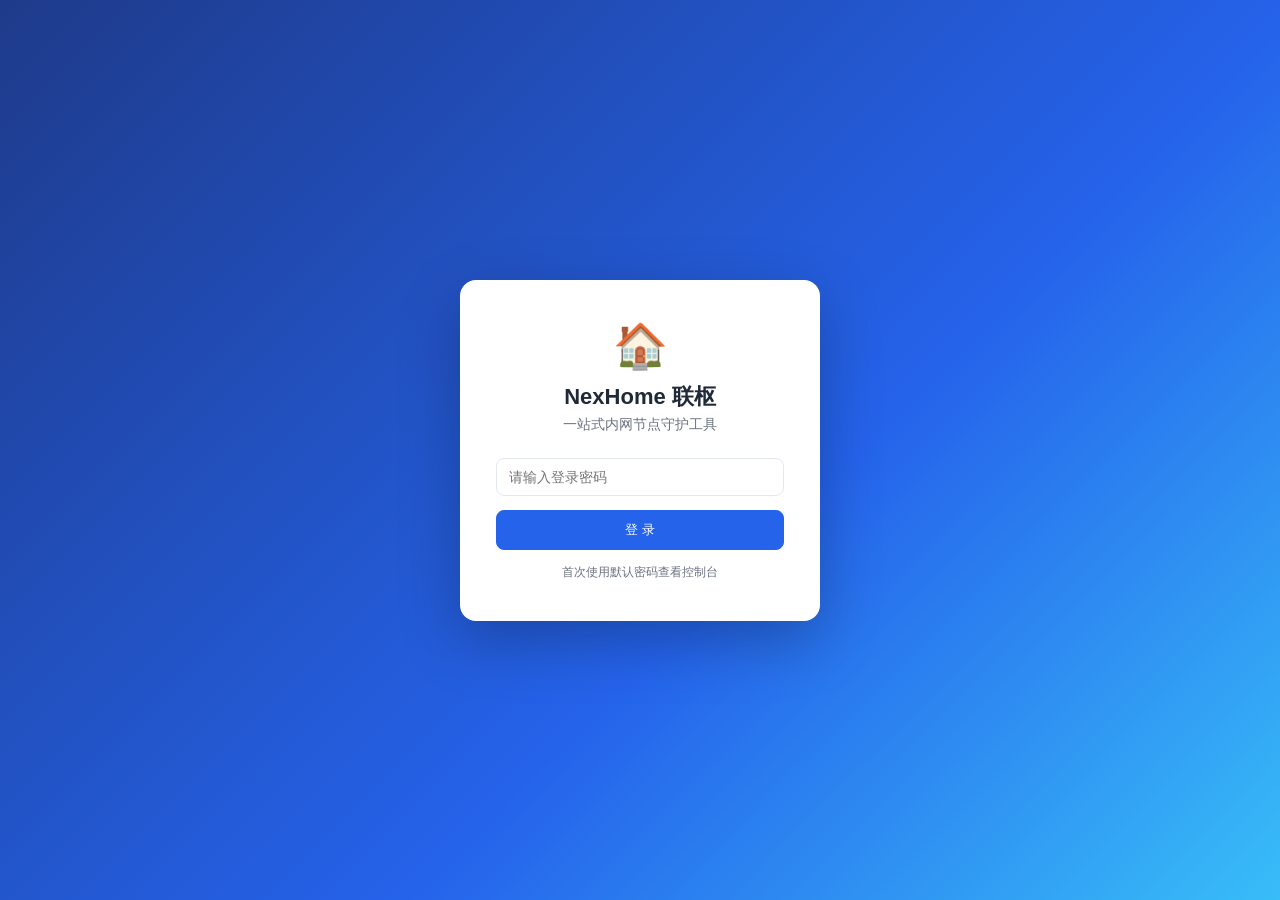
==== src/main/resources/web/index.html @ 600b3fdf "增加系统资源监控" ====
<!DOCTYPE html>
<html lang="zh-CN">
<head>
    <meta charset="UTF-8">
    <meta name="viewport" content="width=device-width, initial-scale=1.0">
    <title>NexHome 联枢 · 内网节点守护工具</title>
    <link rel="stylesheet" href="style.css">
    <link rel="icon" href="data:image/svg+xml,<svg xmlns='http://www.w3.org/2000/svg' viewBox='0 0 100 100'><text y='.9em' font-size='90'>🏠</text></svg>">
</head>
<body>
<!-- 登录页 -->
<div id="loginView" class="login-wrap hidden">
    <div class="login-card">
        <div class="login-logo">🏠</div>
        <h1>NexHome 联枢</h1>
        <p class="muted">一站式内网节点守护工具</p>
        <form id="loginForm">
            <input type="password" id="loginPwd" placeholder="请输入登录密码" autocomplete="current-password" required>
            <button type="submit" class="btn primary block">登 录</button>
        </form>
        <p class="muted small">首次使用默认密码查看控制台</p>
    </div>
</div>

<!-- 主界面 -->
<div id="mainView" class="layout hidden">
    <aside class="sidebar">
        <div class="brand"><span class="brand-logo">🏠</span> NexHome 联枢</div>
        <nav>
            <a class="nav-item active" data-page="home">🧭 网站导航</a>
            <a class="nav-item" data-page="ddns">🌐 DDNS 同步</a>
            <a class="nav-item" data-page="stun">🔓 STUN 穿透</a>
            <a class="nav-item" data-page="wol">⚡ WOL 唤醒</a>
            <a class="nav-item" data-page="cert">🔐 SSL 证书</a>
            <a class="nav-item" data-page="logs">📋 操作日志</a>
            <a class="nav-item" data-page="settings">⚙️ 系统设置</a>
        </nav>
        <div class="sidebar-foot">
            <span id="sysInfo" class="muted small"></span>
        </div>
    </aside>
    <main class="content">
        <header class="topbar">
            <h2 id="pageTitle">网站导航</h2>
            <!-- 顶栏系统资源监控（CPU / 内存 / 虚拟内存），由 app.js 每 5 秒刷新 -->
            <div id="sysMetrics" class="sys-metrics"></div>
            <div class="topbar-actions">
                <button class="btn ghost small" id="btnLogout">退出登录</button>
            </div>
        </header>
        <section id="pageBody" class="page-body"></section>
    </main>
</div>

<!-- 通用模态框 -->
<div id="modalMask" class="modal-mask hidden">
    <div class="modal">
        <div class="modal-head"><span id="modalTitle"></span><span class="modal-close" id="modalClose">✕</span></div>
        <div id="modalBody" class="modal-body"></div>
    </div>
</div>

<!-- 全局确认弹窗（替代原生 confirm，由 app.js 的 confirmBox() 驱动） -->
<div id="confirmMask" class="confirm-mask hidden">
    <div class="confirm-box" role="dialog" aria-modal="true">
        <div class="confirm-icon" id="confirmIcon">❔</div>
        <div class="confirm-title" id="confirmTitle">操作确认</div>
        <div class="confirm-msg" id="confirmMsg"></div>
        <div class="confirm-actions">
            <button type="button" class="btn" id="confirmCancel">取消</button>
            <button type="button" class="btn primary" id="confirmOk">确定</button>
        </div>
    </div>
</div>

<!-- 轻提示 -->
<div id="toast" class="toast hidden"></div>

<!-- 各菜单模块脚本，须先于 app.js 加载 -->
<script src="js/home.js"></script>
<script src="js/ddns.js"></script>
<script src="js/stun.js"></script>
<script src="js/wol.js"></script>
<script src="js/cert.js"></script>
<script src="js/logs.js"></script>
<script src="js/settings.js"></script>
<script src="app.js"></script>
</body>
</html>
---- src/main/resources/web/style.css ----
/* ============ NexHome 全局样式：现代简洁风格 ============ */
:root {
    --bg: #f4f6fa;
    --panel: #ffffff;
    --border: #e3e8f0;
    --text: #1f2937;
    --muted: #6b7280;
    --primary: #2563eb;
    --primary-dark: #1d4ed8;
    --green: #16a34a;
    --red: #dc2626;
    --orange: #d97706;
    --radius: 10px;
    --shadow: 0 1px 3px rgba(0, 0, 0, .08);
}

* { margin: 0; padding: 0; box-sizing: border-box; }

body {
    font-family: "Segoe UI", "PingFang SC", "Microsoft YaHei", sans-serif;
    background: var(--bg);
    color: var(--text);
    font-size: 14px;
}

.hidden { display: none !important; }
.muted { color: var(--muted); }
.small { font-size: 12px; }

/* ---------- 登录页 ---------- */
.login-wrap {
    min-height: 100vh;
    display: flex;
    align-items: center;
    justify-content: center;
    background: linear-gradient(135deg, #1e3a8a 0%, #2563eb 60%, #38bdf8 100%);
}

.login-card {
    background: var(--panel);
    border-radius: 16px;
    padding: 40px 36px;
    width: 360px;
    text-align: center;
    box-shadow: 0 20px 60px rgba(0, 0, 0, .25);
}

.login-logo { font-size: 44px; }
.login-card h1 { font-size: 22px; margin: 10px 0 4px; }
.login-card form { margin-top: 24px; }
.login-card input {
    width: 100%;
    padding: 10px 12px;
    border: 1px solid var(--border);
    border-radius: 8px;
    font-size: 14px;
    margin-bottom: 14px;
}
.login-card .small { margin-top: 14px; display: block; }

/* ---------- 布局 ---------- */
.layout { display: flex; min-height: 100vh; }

.sidebar {
    width: 210px;
    background: #101828;
    color: #cbd5e1;
    display: flex;
    flex-direction: column;
    flex-shrink: 0;
}

.brand {
    padding: 18px 16px;
    font-size: 16px;
    font-weight: 600;
    color: #fff;
    border-bottom: 1px solid #1f2a3d;
}

.brand-logo { margin-right: 6px; }

.sidebar nav { flex: 1; padding: 10px 8px; }

.nav-item {
    display: block;
    padding: 10px 12px;
    border-radius: 8px;
    cursor: pointer;
    color: #cbd5e1;
    text-decoration: none;
    margin-bottom: 2px;
    user-select: none;
}

.nav-item:hover { background: #1c2941; }
.nav-item.active { background: var(--primary); color: #fff; }

.sidebar-foot { padding: 12px 16px; border-top: 1px solid #1f2a3d; }

.content { flex: 1; display: flex; flex-direction: column; min-width: 0; }

.topbar {
    background: var(--panel);
    padding: 14px 24px;
    border-bottom: 1px solid var(--border);
    display: flex;
    align-items: center;
    justify-content: space-between;
}

.topbar h2 { font-size: 17px; }

/* ---------- 顶栏系统监控（CPU / 内存 / 虚拟内存） ---------- */
.sys-metrics {
    flex: 1;
    display: flex;
    align-items: center;
    justify-content: center;
    flex-wrap: wrap;
    gap: 8px 26px;
    margin: 0 20px;
}

.metric {
    display: flex;
    align-items: center;
    gap: 7px;
    font-size: 12px;
    white-space: nowrap;
    cursor: default;
}

.metric-icon { font-size: 15px; line-height: 1; }
.metric-name { color: var(--muted); }
.metric-value { font-weight: 600; font-variant-numeric: tabular-nums; }
.metric-sub { color: var(--muted); }

/* 迷你进度条：宽度随刷新平滑过渡，颜色随负载变化 */
.metric-bar {
    width: 56px;
    height: 6px;
    background: #e8edf5;
    border-radius: 4px;
    overflow: hidden;
}

.metric-bar i {
    display: block;
    height: 100%;
    width: 0;
    border-radius: 4px;
    background: var(--primary);
    transition: width .6s ease;
}

.metric-bar.warn i { background: var(--orange); }
.metric-bar.err i { background: var(--red); }

.page-body { padding: 20px 24px; flex: 1; }

/* ---------- 通用组件 ---------- */
.btn {
    display: inline-flex;
    align-items: center;
    gap: 4px;
    padding: 7px 14px;
    border: 1px solid var(--border);
    background: var(--panel);
    color: var(--text);
    border-radius: 8px;
    cursor: pointer;
    font-size: 13px;
    transition: all .15s;
}

.btn:hover { border-color: var(--primary); color: var(--primary); }
.btn.primary { background: var(--primary); border-color: var(--primary); color: #fff; }
.btn.primary:hover { background: var(--primary-dark); color: #fff; }
.btn.danger { color: var(--red); }
.btn.danger:hover { border-color: var(--red); background: #fef2f2; }
.btn.success { color: var(--green); }
.btn.success:hover { border-color: var(--green); background: #f0fdf4; }
.btn.ghost { background: transparent; border-color: transparent; color: var(--muted); }
.btn.ghost:hover { color: var(--red); }
.btn.small { padding: 4px 10px; font-size: 12px; }
.btn.block { width: 100%; justify-content: center; padding: 10px; }
.btn:disabled { opacity: .5; cursor: not-allowed; }

.panel {
    background: var(--panel);
    border: 1px solid var(--border);
    border-radius: var(--radius);
    box-shadow: var(--shadow);
    padding: 16px;
    margin-bottom: 16px;
}

.toolbar {
    display: flex;
    align-items: center;
    gap: 10px;
    margin-bottom: 14px;
    flex-wrap: wrap;
}

.toolbar .spacer { flex: 1; }

.tip {
    background: #eff6ff;
    border: 1px solid #bfdbfe;
    color: #1e40af;
    border-radius: 8px;
    padding: 10px 14px;
    font-size: 13px;
    margin-bottom: 14px;
    line-height: 1.7;
}

/* ---------- 表格 ---------- */
/* 固定布局：列宽以表头声明的 width 为准，剩余空间分给未声明宽度的列 */
table { width: 100%; border-collapse: collapse; table-layout: fixed; }

/* 固定布局下列宽不随内容扩展，单元格内超长徽标（如可用性自测结果）需允许换行 */
td .badge { white-space: normal; word-break: break-all; }

th, td {
    text-align: left;
    padding: 9px 10px;
    border-bottom: 1px solid var(--border);
    vertical-align: middle;
}

th { color: var(--muted); font-weight: 500; font-size: 12px; white-space: nowrap; }

tr:hover td { background: #f8fafc; }

/* ---------- 状态徽标 ---------- */
.badge {
    display: inline-block;
    padding: 2px 8px;
    border-radius: 20px;
    font-size: 12px;
    white-space: nowrap;
}

.badge.ok { background: #dcfce7; color: var(--green); }
.badge.err { background: #fee2e2; color: var(--red); }
.badge.warn { background: #fef3c7; color: var(--orange); }
.badge.info { background: #dbeafe; color: var(--primary); }
.badge.gray { background: #e5e7eb; color: var(--muted); }

/* 开关 */
.switch { position: relative; display: inline-block; width: 36px; height: 20px; }
.switch input { opacity: 0; width: 0; height: 0; }
.switch .slider {
    position: absolute; inset: 0;
    background: #cbd5e1;
    border-radius: 20px;
    cursor: pointer;
    transition: .2s;
}
.switch .slider:before {
    content: "";
    position: absolute;
    width: 16px; height: 16px;
    left: 2px; top: 2px;
    background: #fff;
    border-radius: 50%;
    transition: .2s;
}
.switch input:checked + .slider { background: var(--primary); }
.switch input:checked + .slider:before { transform: translateX(16px); }

/* ---------- 表单 ---------- */
.form-grid { display: grid; grid-template-columns: 1fr 1fr; gap: 12px 16px; }
.form-grid .full { grid-column: 1 / -1; }

.field label { display: block; font-size: 12px; color: var(--muted); margin-bottom: 5px; }
.field label b { color: var(--red); }

.field input, .field select, .field textarea {
    width: 100%;
    padding: 8px 10px;
    border: 1px solid var(--border);
    border-radius: 8px;
    font-size: 13px;
    background: #fff;
    font-family: inherit;
}

.field input:focus, .field select:focus, .field textarea:focus {
    outline: none;
    border-color: var(--primary);
    box-shadow: 0 0 0 2px rgba(37, 99, 235, .15);
}

.form-foot { margin-top: 18px; text-align: right; display: flex; gap: 10px; justify-content: flex-end; }

/* ---------- 模态框 ---------- */
.modal-mask {
    position: fixed; inset: 0;
    background: rgba(15, 23, 42, .45);
    display: flex;
    align-items: flex-start;
    justify-content: center;
    padding: 6vh 16px;
    z-index: 100;
    overflow-y: auto;
}

.modal {
    background: var(--panel);
    border-radius: 12px;
    width: 620px;
    max-width: 100%;
    box-shadow: 0 20px 60px rgba(0, 0, 0, .3);
}

.modal-head {
    padding: 14px 18px;
    border-bottom: 1px solid var(--border);
    font-weight: 600;
    display: flex;
    justify-content: space-between;
    align-items: center;
}

.modal-close { cursor: pointer; color: var(--muted); padding: 2px 6px; }
.modal-close:hover { color: var(--red); }
.modal-body { padding: 18px; }

/* ---------- 全局确认弹窗（替代原生 confirm） ---------- */
.confirm-mask {
    position: fixed; inset: 0;
    background: rgba(15, 23, 42, .5);
    display: flex;
    align-items: center;
    justify-content: center;
    padding: 16px;
    z-index: 300;
    animation: confirm-fade .15s ease;
}

.confirm-box {
    background: var(--panel);
    border-radius: 14px;
    width: 400px;
    max-width: 100%;
    padding: 26px 24px 20px;
    text-align: center;
    box-shadow: 0 20px 60px rgba(0, 0, 0, .3);
    animation: confirm-pop .18s cubic-bezier(.34, 1.56, .64, 1);
}

.confirm-icon {
    width: 52px; height: 52px;
    margin: 0 auto 14px;
    border-radius: 50%;
    display: flex;
    align-items: center;
    justify-content: center;
    font-size: 26px;
    background: #eff6ff;
}
.confirm-box.danger .confirm-icon { background: #fef2f2; }

.confirm-title { font-size: 16px; font-weight: 600; margin-bottom: 8px; }

.confirm-msg {
    color: var(--muted);
    font-size: 13px;
    line-height: 1.7;
    white-space: pre-line;      /* 保留调用方传入的 \n 换行 */
    margin-bottom: 20px;
    word-break: break-word;
}

.confirm-actions { display: flex; gap: 10px; justify-content: center; }
.confirm-actions .btn { min-width: 96px; justify-content: center; padding: 9px 14px; }
.confirm-box.danger #confirmOk { background: var(--red); border-color: var(--red); }
.confirm-box.danger #confirmOk:hover { background: #b91c1c; border-color: #b91c1c; color: #fff; }

@keyframes confirm-fade { from { opacity: 0; } to { opacity: 1; } }
@keyframes confirm-pop {
    from { opacity: 0; transform: scale(.9) translateY(-8px); }
    to { opacity: 1; transform: scale(1) translateY(0); }
}

/* ---------- Toast ---------- */
.toast {
    position: fixed;
    top: 20px;
    left: 50%;
    transform: translateX(-50%);
    background: #111827;
    color: #fff;
    padding: 10px 20px;
    border-radius: 8px;
    font-size: 13px;
    z-index: 200;
    box-shadow: 0 6px 20px rgba(0, 0, 0, .25);
}

.toast.err { background: var(--red); }
.toast.ok { background: var(--green); }

/* ---------- 导航卡片 ---------- */
.nav-cards {
    display: grid;
    grid-template-columns: repeat(auto-fill, minmax(220px, 1fr));
    gap: 14px;
}

.nav-card {
    background: var(--panel);
    border: 1px solid var(--border);
    border-radius: var(--radius);
    padding: 16px;
    box-shadow: var(--shadow);
    transition: transform .15s, box-shadow .15s;
    cursor: pointer;
    position: relative;
}

.nav-card:hover {
    transform: translateY(-2px);
    box-shadow: 0 6px 18px rgba(0, 0, 0, .1);
    border-color: var(--primary);
}

.nav-card.drag-over { border: 2px dashed var(--primary); }

.nav-card .icon {
    width: 40px; height: 40px;
    border-radius: 10px;
    background: #eff6ff;
    display: flex;
    align-items: center;
    justify-content: center;
    font-size: 20px;
    margin-bottom: 10px;
    overflow: hidden;
}

.nav-card .icon img { width: 100%; height: 100%; object-fit: cover; }
.nav-card h3 { font-size: 15px; margin-bottom: 4px; }
.nav-card p { color: var(--muted); font-size: 12px; min-height: 16px; }

.nav-card .addr-row {
    margin-top: 10px;
    display: flex;
    align-items: center;
    gap: 6px;
    font-size: 12px;
}

.nav-card .card-actions {
    position: absolute;
    top: 10px;
    right: 10px;
    display: none;
    gap: 4px;
}

.nav-card:hover .card-actions { display: flex; }

/* ---------- 日志 ---------- */
.log-row-error td { color: var(--red); }
.log-row-warn td { color: var(--orange); }
.log-cell-time { white-space: nowrap; color: var(--muted); font-size: 12px; }
.log-cell-msg { word-break: break-all; }

.pager { display: flex; gap: 8px; align-items: center; margin-top: 12px; justify-content: flex-end; }

/* ---------- 响应式 ---------- */
@media (max-width: 1200px) {
    /* 窄屏隐藏监控附加信息，保留核心数值与进度条 */
    .metric-sub { display: none; }
}

@media (max-width: 860px) {
    .layout { flex-direction: column; }
    .topbar { flex-wrap: wrap; }
    /* 窄屏下监控条换行到顶栏下一行，避免挤压标题与按钮 */
    .sys-metrics { order: 3; width: 100%; justify-content: flex-start; margin: 10px 0 0; }
    .sidebar { width: 100%; flex-direction: row; align-items: center; overflow-x: auto; }
    .sidebar nav { display: flex; padding: 6px; }
    .nav-item { white-space: nowrap; margin: 0 2px; }
    .brand { border: none; white-space: nowrap; }
    .sidebar-foot { display: none; }
    .form-grid { grid-template-columns: 1fr; }
}
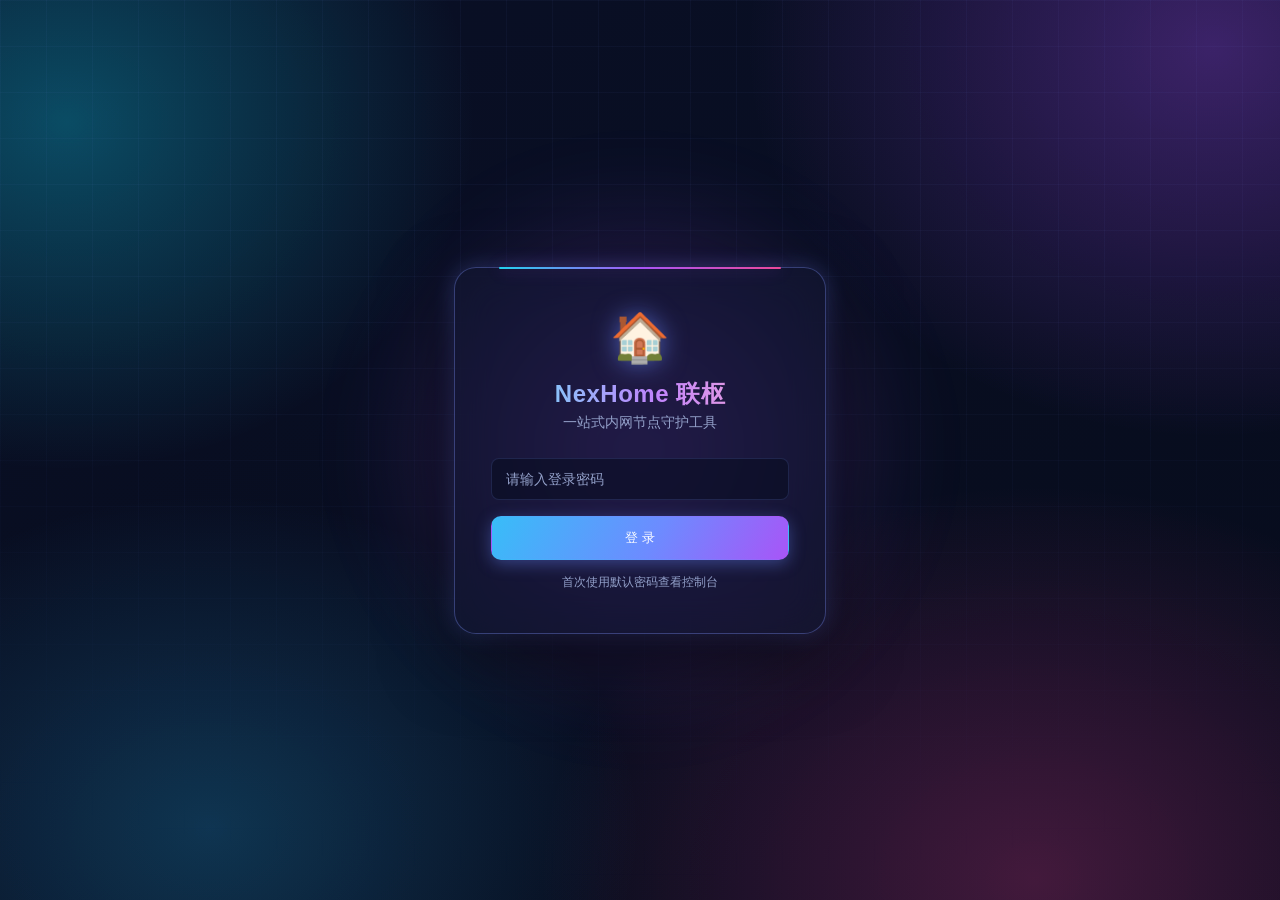
==== commit e46b6b4a: "1. 增加：总览 2. 增加：可用性监控 3. 增加：通知中心 4. 优化：增强登录安全" ====
--- a/src/main/resources/web/index.html
+++ b/src/main/resources/web/index.html
@@ -27,11 +27,15 @@
     <aside class="sidebar">
         <div class="brand"><span class="brand-logo">🏠</span> NexHome 联枢</div>
         <nav>
-            <a class="nav-item active" data-page="home">🧭 网站导航</a>
+            <a class="nav-item active" data-page="dashboard">📊 总览</a>
+            <a class="nav-item" data-page="home">🧭 网站导航</a>
             <a class="nav-item" data-page="ddns">🌐 DDNS 同步</a>
             <a class="nav-item" data-page="stun">🔓 STUN 穿透</a>
+            <a class="nav-item" data-page="monitor">📡 可用性监控</a>
+            <a class="nav-item" data-page="notify">🔔 通知中心</a>
             <a class="nav-item" data-page="wol">⚡ WOL 唤醒</a>
             <a class="nav-item" data-page="cert">🔐 SSL 证书</a>
+            <a class="nav-item" data-page="docker">🐳 Docker 容器</a>
             <a class="nav-item" data-page="logs">📋 操作日志</a>
             <a class="nav-item" data-page="settings">⚙️ 系统设置</a>
         </nav>
@@ -41,7 +45,7 @@
     </aside>
     <main class="content">
         <header class="topbar">
-            <h2 id="pageTitle">网站导航</h2>
+            <h2 id="pageTitle">总览</h2>
             <!-- 顶栏系统资源监控（CPU / 内存 / 虚拟内存），由 app.js 每 5 秒刷新 -->
             <div id="sysMetrics" class="sys-metrics"></div>
             <div class="topbar-actions">
@@ -54,7 +58,7 @@
 
 <!-- 通用模态框 -->
 <div id="modalMask" class="modal-mask hidden">
-    <div class="modal">
+    <div class="modal" id="modalBox">
         <div class="modal-head"><span id="modalTitle"></span><span class="modal-close" id="modalClose">✕</span></div>
         <div id="modalBody" class="modal-body"></div>
     </div>
@@ -77,11 +81,15 @@
 <div id="toast" class="toast hidden"></div>
 
 <!-- 各菜单模块脚本，须先于 app.js 加载 -->
+<script src="js/dashboard.js"></script>
 <script src="js/home.js"></script>
 <script src="js/ddns.js"></script>
 <script src="js/stun.js"></script>
+<script src="js/monitor.js"></script>
+<script src="js/notify.js"></script>
 <script src="js/wol.js"></script>
 <script src="js/cert.js"></script>
+<script src="js/docker.js"></script>
 <script src="js/logs.js"></script>
 <script src="js/settings.js"></script>
 <script src="app.js"></script>
--- a/src/main/resources/web/style.css
+++ b/src/main/resources/web/style.css
@@ -1,115 +1,295 @@
-/* ============ NexHome 全局样式：现代简洁风格 ============ */
+/* ============ NexHome 全局样式：暗夜霓虹 · 玻璃拟态 + 动态极光 ============
+   主题总开关集中在 :root，改一处即可全站换肤。
+   设计语言：深空底色 + 流动极光背景 + 磨砂玻璃面板 + 霓虹渐变高光 + 丰富微动效。
+   动画优先使用 transform/opacity/filter（GPU 友好），并在 reduced-motion 下降级。 */
 :root {
-    --bg: #f4f6fa;
-    --panel: #ffffff;
-    --border: #e3e8f0;
-    --text: #1f2937;
-    --muted: #6b7280;
-    --primary: #2563eb;
-    --primary-dark: #1d4ed8;
-    --green: #16a34a;
-    --red: #dc2626;
-    --orange: #d97706;
-    --radius: 10px;
-    --shadow: 0 1px 3px rgba(0, 0, 0, .08);
+    /* 底色与层次 */
+    --bg: #070b18;
+    --bg-2: #0b1024;
+    --panel: rgba(20, 27, 51, .55);
+    --panel-solid: #131a33;
+    --panel-glass: rgba(255, 255, 255, .045);
+    --border: rgba(126, 148, 255, .16);
+    --border-strong: rgba(126, 148, 255, .34);
+    --text: #e7ecff;
+    --muted: #93a0c9;
+
+    /* 霓虹色板 */
+    --cyan: #22d3ee;
+    --purple: #a855f7;
+    --pink: #ec4899;
+    --primary: #6d8bff;
+    --primary-dark: #4c6bff;
+    --green: #34d399;
+    --red: #fb7185;
+    --orange: #fbbf24;
+
+    /* 渐变 */
+    --grad-neon: linear-gradient(120deg, #22d3ee 0%, #a855f7 50%, #ec4899 100%);
+    --grad-primary: linear-gradient(120deg, #38bdf8 0%, #6d8bff 55%, #a855f7 100%);
+    --grad-text: linear-gradient(90deg, #67e8f9, #c084fc 55%, #f9a8d4);
+
+    /* 圆角 / 阴影 / 发光 */
+    --radius: 14px;
+    --shadow: 0 8px 30px rgba(0, 0, 0, .38);
+    --glow-cyan: 0 0 12px rgba(34, 211, 238, .45);
+    --glow-purple: 0 0 16px rgba(168, 85, 247, .45);
+    --glow-soft: 0 0 22px rgba(109, 139, 255, .28);
+
+    /* 代码块 / 柔和错误提示底色（供各模块内联样式引用） */
+    --code-bg: rgba(9, 14, 32, .72);
+    --err-soft-bg: rgba(251, 113, 133, .12);
+    --err-soft-border: rgba(251, 113, 133, .38);
+
+    /* 导航首页背景图：由首页内联样式按配置覆盖（url('...')），默认无背景 */
+    --nav-bg: none;
+
+    /* 导航磁贴每卡主色（r,g,b）与入场序号：由 home.js 按图标形状/主色分析结果内联覆盖，
+       此处声明兜底默认值（未分析成功的磁贴也用它），同时供 IDE 解析自定义属性 */
+    --tile-accent: 109, 139, 255;
+    --i: 0;
 }
 
 * { margin: 0; padding: 0; box-sizing: border-box; }
+
+html, body { height: 100%; }
 
 body {
     font-family: "Segoe UI", "PingFang SC", "Microsoft YaHei", sans-serif;
     background: var(--bg);
     color: var(--text);
     font-size: 14px;
+    position: relative;
+    overflow: hidden;
+}
+
+/* ---------- 动态极光背景层（固定铺满视口，作为全站底图） ---------- */
+body::before {
+    content: "";
+    position: fixed;
+    inset: -20%;
+    z-index: -2;
+    background:
+        radial-gradient(38% 46% at 18% 24%, rgba(34, 211, 238, .30), transparent 60%),
+        radial-gradient(42% 50% at 82% 18%, rgba(168, 85, 247, .30), transparent 62%),
+        radial-gradient(46% 52% at 72% 84%, rgba(236, 72, 153, .24), transparent 60%),
+        radial-gradient(40% 44% at 26% 80%, rgba(56, 189, 248, .22), transparent 60%),
+        linear-gradient(160deg, var(--bg-2), var(--bg));
+    filter: saturate(1.15);
+    animation: aurora-drift 24s ease-in-out infinite alternate;
+}
+
+/* 细网格光栅层：科技感纹理，低透明度不干扰阅读 */
+body::after {
+    content: "";
+    position: fixed;
+    inset: 0;
+    z-index: -1;
+    pointer-events: none;
+    background-image:
+        linear-gradient(rgba(126, 148, 255, .045) 1px, transparent 1px),
+        linear-gradient(90deg, rgba(126, 148, 255, .045) 1px, transparent 1px);
+    background-size: 46px 46px;
+    mask-image: radial-gradient(120% 100% at 50% 0%, #000 40%, transparent 100%);
+    -webkit-mask-image: radial-gradient(120% 100% at 50% 0%, #000 40%, transparent 100%);
+}
+
+@keyframes aurora-drift {
+    0%   { transform: translate3d(0, 0, 0) scale(1); }
+    50%  { transform: translate3d(2%, -2%, 0) scale(1.08); }
+    100% { transform: translate3d(-2%, 2%, 0) scale(1.04); }
 }
 
 .hidden { display: none !important; }
 .muted { color: var(--muted); }
 .small { font-size: 12px; }
 
+/* ---------- 自定义滚动条 ---------- */
+* { scrollbar-width: thin; scrollbar-color: rgba(126, 148, 255, .4) transparent; }
+::-webkit-scrollbar { width: 9px; height: 9px; }
+::-webkit-scrollbar-track { background: transparent; }
+::-webkit-scrollbar-thumb {
+    background: linear-gradient(180deg, var(--cyan), var(--purple));
+    border-radius: 8px;
+    border: 2px solid transparent;
+    background-clip: padding-box;
+}
+::-webkit-scrollbar-thumb:hover { background: linear-gradient(180deg, #67e8f9, #c084fc); background-clip: padding-box; }
+
 /* ---------- 登录页 ---------- */
 .login-wrap {
     min-height: 100vh;
     display: flex;
     align-items: center;
     justify-content: center;
-    background: linear-gradient(135deg, #1e3a8a 0%, #2563eb 60%, #38bdf8 100%);
+    position: relative;
+    overflow: hidden;
+}
+
+/* 登录页额外光晕，强化氛围（叠在全站极光之上） */
+.login-wrap::before {
+    content: "";
+    position: absolute;
+    width: 620px; height: 620px;
+    border-radius: 50%;
+    background: radial-gradient(circle, rgba(168, 85, 247, .32), transparent 66%);
+    filter: blur(30px);
+    animation: float-glow 9s ease-in-out infinite alternate;
 }
 
 .login-card {
-    background: var(--panel);
-    border-radius: 16px;
-    padding: 40px 36px;
-    width: 360px;
+    position: relative;
+    background: rgba(18, 24, 48, .58);
+    backdrop-filter: blur(20px) saturate(1.2);
+    -webkit-backdrop-filter: blur(20px) saturate(1.2);
+    border: 1px solid var(--border-strong);
+    border-radius: 22px;
+    padding: 42px 36px;
+    width: 372px;
     text-align: center;
-    box-shadow: 0 20px 60px rgba(0, 0, 0, .25);
-}
-
-.login-logo { font-size: 44px; }
-.login-card h1 { font-size: 22px; margin: 10px 0 4px; }
-.login-card form { margin-top: 24px; }
+    box-shadow: 0 24px 70px rgba(0, 0, 0, .55), var(--glow-soft);
+    animation: card-in .5s cubic-bezier(.34, 1.4, .64, 1);
+}
+
+/* 卡片顶部霓虹高光条 */
+.login-card::before {
+    content: "";
+    position: absolute;
+    left: 12%; right: 12%; top: -1px;
+    height: 2px;
+    background: var(--grad-neon);
+    border-radius: 2px;
+    filter: blur(.4px);
+    box-shadow: var(--glow-purple);
+}
+
+.login-logo { font-size: 48px; animation: breathe 3.2s ease-in-out infinite; filter: drop-shadow(0 0 12px rgba(109, 139, 255, .6)); }
+.login-card h1 {
+    font-size: 24px; margin: 12px 0 4px;
+    background: var(--grad-text);
+    -webkit-background-clip: text; background-clip: text;
+    -webkit-text-fill-color: transparent; color: transparent;
+    font-weight: 700; letter-spacing: .5px;
+}
+.login-card form { margin-top: 26px; }
 .login-card input {
     width: 100%;
-    padding: 10px 12px;
+    padding: 12px 14px;
     border: 1px solid var(--border);
-    border-radius: 8px;
+    border-radius: 10px;
     font-size: 14px;
-    margin-bottom: 14px;
+    margin-bottom: 16px;
+    background: rgba(9, 14, 32, .55);
+    color: var(--text);
+    transition: all .2s;
+}
+.login-card input::placeholder { color: var(--muted); }
+.login-card input:focus {
+    outline: none;
+    border-color: var(--cyan);
+    box-shadow: 0 0 0 3px rgba(34, 211, 238, .18), var(--glow-cyan);
 }
 .login-card .small { margin-top: 14px; display: block; }
 
+@keyframes card-in { from { opacity: 0; transform: translateY(18px) scale(.96); } to { opacity: 1; transform: none; } }
+@keyframes float-glow { from { transform: translate(-14%, -6%) scale(1); } to { transform: translate(14%, 8%) scale(1.15); } }
+@keyframes breathe { 0%, 100% { transform: scale(1); opacity: .92; } 50% { transform: scale(1.09); opacity: 1; } }
+
 /* ---------- 布局 ---------- */
-.layout { display: flex; min-height: 100vh; }
+/* 锁定视口高度：整页不滚动，滚动只发生在右侧 .page-body 内，左侧菜单保持固定 */
+.layout { display: flex; height: 100vh; overflow: hidden; position: relative; }
 
 .sidebar {
-    width: 210px;
-    background: #101828;
-    color: #cbd5e1;
+    width: 214px;
+    background: rgba(10, 14, 32, .62);
+    backdrop-filter: blur(18px) saturate(1.2);
+    -webkit-backdrop-filter: blur(18px) saturate(1.2);
+    color: #b9c4e8;
     display: flex;
     flex-direction: column;
     flex-shrink: 0;
+    border-right: 1px solid var(--border);
+    box-shadow: 4px 0 30px rgba(0, 0, 0, .3);
+    overflow-y: auto;
 }
 
 .brand {
-    padding: 18px 16px;
+    padding: 20px 16px;
     font-size: 16px;
+    font-weight: 700;
+    border-bottom: 1px solid var(--border);
+    background: var(--grad-text);
+    -webkit-background-clip: text; background-clip: text;
+    -webkit-text-fill-color: transparent; color: transparent;
+    letter-spacing: .5px;
+}
+
+.brand-logo { margin-right: 6px; -webkit-text-fill-color: initial; filter: drop-shadow(0 0 8px rgba(109, 139, 255, .7)); }
+
+.sidebar nav { flex: 1; padding: 12px 10px; }
+
+.nav-item {
+    position: relative;
+    display: block;
+    padding: 11px 14px;
+    border-radius: 10px;
+    cursor: pointer;
+    color: #b9c4e8;
+    text-decoration: none;
+    margin-bottom: 4px;
+    user-select: none;
+    transition: all .2s ease;
+    border: 1px solid transparent;
+}
+
+.nav-item:hover {
+    background: rgba(109, 139, 255, .12);
+    color: #fff;
+    border-color: var(--border);
+    transform: translateX(3px);
+}
+
+/* 选中态：霓虹渐变 + 左侧发光指示条 */
+.nav-item.active {
+    background: var(--grad-primary);
+    color: #fff;
+    box-shadow: 0 6px 20px rgba(109, 139, 255, .4), var(--glow-soft);
     font-weight: 600;
-    color: #fff;
-    border-bottom: 1px solid #1f2a3d;
-}
-
-.brand-logo { margin-right: 6px; }
-
-.sidebar nav { flex: 1; padding: 10px 8px; }
-
-.nav-item {
-    display: block;
-    padding: 10px 12px;
-    border-radius: 8px;
-    cursor: pointer;
-    color: #cbd5e1;
-    text-decoration: none;
-    margin-bottom: 2px;
-    user-select: none;
-}
-
-.nav-item:hover { background: #1c2941; }
-.nav-item.active { background: var(--primary); color: #fff; }
-
-.sidebar-foot { padding: 12px 16px; border-top: 1px solid #1f2a3d; }
-
-.content { flex: 1; display: flex; flex-direction: column; min-width: 0; }
+}
+.nav-item.active::before {
+    content: "";
+    position: absolute;
+    left: -10px; top: 50%;
+    transform: translateY(-50%);
+    width: 4px; height: 60%;
+    border-radius: 0 4px 4px 0;
+    background: var(--cyan);
+    box-shadow: var(--glow-cyan);
+}
+
+.sidebar-foot { padding: 12px 16px; border-top: 1px solid var(--border); color: var(--muted); }
+
+.content { flex: 1; display: flex; flex-direction: column; min-width: 0; min-height: 0; }
 
 .topbar {
-    background: var(--panel);
+    background: rgba(15, 20, 42, .5);
+    backdrop-filter: blur(16px) saturate(1.2);
+    -webkit-backdrop-filter: blur(16px) saturate(1.2);
     padding: 14px 24px;
     border-bottom: 1px solid var(--border);
     display: flex;
     align-items: center;
     justify-content: space-between;
-}
-
-.topbar h2 { font-size: 17px; }
+    box-shadow: 0 4px 24px rgba(0, 0, 0, .22);
+}
+
+.topbar h2 {
+    font-size: 18px;
+    font-weight: 700;
+    background: var(--grad-text);
+    -webkit-background-clip: text; background-clip: text;
+    -webkit-text-fill-color: transparent; color: transparent;
+}
 
 /* ---------- 顶栏系统监控（CPU / 内存 / 虚拟内存） ---------- */
 .sys-metrics {
@@ -131,18 +311,19 @@
     cursor: default;
 }
 
-.metric-icon { font-size: 15px; line-height: 1; }
+.metric-icon { font-size: 15px; line-height: 1; filter: drop-shadow(0 0 6px rgba(109, 139, 255, .5)); }
 .metric-name { color: var(--muted); }
-.metric-value { font-weight: 600; font-variant-numeric: tabular-nums; }
+.metric-value { font-weight: 700; font-variant-numeric: tabular-nums; color: #dce4ff; }
 .metric-sub { color: var(--muted); }
 
-/* 迷你进度条：宽度随刷新平滑过渡，颜色随负载变化 */
+/* 迷你进度条：霓虹渐变填充 + 发光，宽度随刷新平滑过渡 */
 .metric-bar {
     width: 56px;
     height: 6px;
-    background: #e8edf5;
+    background: rgba(255, 255, 255, .08);
     border-radius: 4px;
     overflow: hidden;
+    box-shadow: inset 0 0 4px rgba(0, 0, 0, .4);
 }
 
 .metric-bar i {
@@ -150,50 +331,115 @@
     height: 100%;
     width: 0;
     border-radius: 4px;
-    background: var(--primary);
+    background: var(--grad-primary);
+    box-shadow: 0 0 8px rgba(56, 189, 248, .7);
     transition: width .6s ease;
 }
 
-.metric-bar.warn i { background: var(--orange); }
-.metric-bar.err i { background: var(--red); }
-
-.page-body { padding: 20px 24px; flex: 1; }
-
-/* ---------- 通用组件 ---------- */
+.metric-bar.warn i { background: linear-gradient(90deg, #fbbf24, #f97316); box-shadow: 0 0 8px rgba(251, 191, 36, .7); }
+.metric-bar.err i { background: linear-gradient(90deg, #fb7185, #ef4444); box-shadow: 0 0 8px rgba(251, 113, 133, .7); }
+
+.page-body { padding: 20px 24px; flex: 1; overflow-y: auto; }
+
+/* ---------- 通用组件：按钮 ---------- */
 .btn {
+    position: relative;
     display: inline-flex;
     align-items: center;
     gap: 4px;
-    padding: 7px 14px;
-    border: 1px solid var(--border);
-    background: var(--panel);
+    padding: 7px 15px;
+    border: 1px solid var(--border-strong);
+    background: var(--panel-glass);
     color: var(--text);
-    border-radius: 8px;
+    border-radius: 10px;
     cursor: pointer;
     font-size: 13px;
-    transition: all .15s;
-}
-
-.btn:hover { border-color: var(--primary); color: var(--primary); }
-.btn.primary { background: var(--primary); border-color: var(--primary); color: #fff; }
-.btn.primary:hover { background: var(--primary-dark); color: #fff; }
-.btn.danger { color: var(--red); }
-.btn.danger:hover { border-color: var(--red); background: #fef2f2; }
-.btn.success { color: var(--green); }
-.btn.success:hover { border-color: var(--green); background: #f0fdf4; }
+    overflow: hidden;
+    transition: all .2s ease;
+}
+
+/* 悬停扫光 */
+.btn::after {
+    content: "";
+    position: absolute;
+    top: 0; left: -120%;
+    width: 60%; height: 100%;
+    background: linear-gradient(100deg, transparent, rgba(255, 255, 255, .28), transparent);
+    transform: skewX(-20deg);
+    transition: left .5s ease;
+}
+.btn:hover::after { left: 140%; }
+
+.btn:hover {
+    border-color: var(--cyan);
+    color: #fff;
+    box-shadow: 0 0 14px rgba(34, 211, 238, .3);
+    transform: translateY(-1px);
+}
+.btn:active { transform: translateY(0) scale(.98); }
+
+.btn.primary {
+    background: var(--grad-primary);
+    border-color: transparent;
+    color: #fff;
+    box-shadow: 0 4px 16px rgba(109, 139, 255, .38);
+}
+.btn.primary:hover { box-shadow: 0 6px 22px rgba(109, 139, 255, .55), var(--glow-soft); color: #fff; filter: brightness(1.08); }
+
+.btn.danger { color: var(--red); border-color: rgba(251, 113, 133, .3); }
+.btn.danger:hover { border-color: var(--red); background: rgba(251, 113, 133, .14); box-shadow: 0 0 14px rgba(251, 113, 133, .35); color: #ffd7dd; }
+.btn.success { color: var(--green); border-color: rgba(52, 211, 153, .3); }
+.btn.success:hover { border-color: var(--green); background: rgba(52, 211, 153, .14); box-shadow: 0 0 14px rgba(52, 211, 153, .35); color: #c7ffe9; }
 .btn.ghost { background: transparent; border-color: transparent; color: var(--muted); }
-.btn.ghost:hover { color: var(--red); }
-.btn.small { padding: 4px 10px; font-size: 12px; }
-.btn.block { width: 100%; justify-content: center; padding: 10px; }
-.btn:disabled { opacity: .5; cursor: not-allowed; }
-
+.btn.ghost:hover { color: var(--red); box-shadow: none; }
+.btn.small { padding: 4px 11px; font-size: 12px; border-radius: 8px; }
+.btn.block { width: 100%; justify-content: center; padding: 12px; }
+.btn:disabled { opacity: .45; cursor: not-allowed; transform: none !important; box-shadow: none !important; }
+
+/* ---------- 分段切换控件（如首页内/外网地址模式） ---------- */
+.seg {
+    display: inline-flex;
+    border: 1px solid var(--border-strong);
+    border-radius: 10px;
+    background: var(--panel-glass);
+    overflow: hidden;
+    backdrop-filter: blur(8px);
+}
+
+.seg-btn {
+    padding: 6px 18px;
+    font-size: 12px;
+    border: none;
+    background: transparent;
+    color: var(--muted);
+    cursor: pointer;
+    transition: all .2s;
+}
+
+.seg-btn + .seg-btn { border-left: 1px solid var(--border); }
+.seg-btn:hover { color: #fff; background: rgba(109, 139, 255, .14); }
+.seg-btn.active { background: var(--grad-primary); color: #fff; box-shadow: 0 0 14px rgba(109, 139, 255, .45); }
+.seg-btn.active:hover { color: #fff; filter: brightness(1.08); }
+
+/* ---------- 面板：磨砂玻璃 + 渐变描边 + 顶部高光 ---------- */
 .panel {
+    position: relative;
     background: var(--panel);
+    backdrop-filter: blur(16px) saturate(1.15);
+    -webkit-backdrop-filter: blur(16px) saturate(1.15);
     border: 1px solid var(--border);
     border-radius: var(--radius);
     box-shadow: var(--shadow);
-    padding: 16px;
-    margin-bottom: 16px;
+    padding: 18px;
+    margin-bottom: 18px;
+    overflow: hidden;
+}
+.panel::before {
+    content: "";
+    position: absolute;
+    left: 0; right: 0; top: 0;
+    height: 1px;
+    background: linear-gradient(90deg, transparent, rgba(126, 148, 255, .5), transparent);
 }
 
 .toolbar {
@@ -207,14 +453,15 @@
 .toolbar .spacer { flex: 1; }
 
 .tip {
-    background: #eff6ff;
-    border: 1px solid #bfdbfe;
-    color: #1e40af;
-    border-radius: 8px;
-    padding: 10px 14px;
+    background: rgba(56, 189, 248, .1);
+    border: 1px solid rgba(56, 189, 248, .32);
+    color: #bde6ff;
+    border-radius: 10px;
+    padding: 11px 14px;
     font-size: 13px;
     margin-bottom: 14px;
     line-height: 1.7;
+    box-shadow: inset 0 0 20px rgba(56, 189, 248, .06);
 }
 
 /* ---------- 表格 ---------- */
@@ -226,73 +473,136 @@
 
 th, td {
     text-align: left;
-    padding: 9px 10px;
+    padding: 10px;
     border-bottom: 1px solid var(--border);
     vertical-align: middle;
 }
 
-th { color: var(--muted); font-weight: 500; font-size: 12px; white-space: nowrap; }
-
-tr:hover td { background: #f8fafc; }
-
-/* ---------- 状态徽标 ---------- */
+th {
+    color: #a9b6e0;
+    font-weight: 600;
+    font-size: 12px;
+    white-space: nowrap;
+    text-transform: none;
+    letter-spacing: .3px;
+    background: linear-gradient(180deg, rgba(109, 139, 255, .12), rgba(109, 139, 255, .03));
+}
+
+tr { transition: background .18s ease, box-shadow .18s ease; }
+tr:hover td { background: rgba(109, 139, 255, .09); }
+tbody tr:hover { box-shadow: inset 3px 0 0 var(--cyan); }
+
+/* ---------- 状态徽标：霓虹胶囊 + 呼吸点 ---------- */
 .badge {
-    display: inline-block;
-    padding: 2px 8px;
+    display: inline-flex;
+    align-items: center;
+    gap: 5px;
+    padding: 3px 10px;
     border-radius: 20px;
     font-size: 12px;
+    font-weight: 600;
     white-space: nowrap;
-}
-
-.badge.ok { background: #dcfce7; color: var(--green); }
-.badge.err { background: #fee2e2; color: var(--red); }
-.badge.warn { background: #fef3c7; color: var(--orange); }
-.badge.info { background: #dbeafe; color: var(--primary); }
-.badge.gray { background: #e5e7eb; color: var(--muted); }
-
-/* 开关 */
-.switch { position: relative; display: inline-block; width: 36px; height: 20px; }
+    border: 1px solid transparent;
+}
+.badge::before {
+    content: "";
+    width: 6px; height: 6px;
+    border-radius: 50%;
+    background: currentColor;
+    box-shadow: 0 0 8px currentColor;
+    animation: pulse-dot 2s ease-in-out infinite;
+    flex-shrink: 0;
+}
+
+.badge.ok { background: rgba(52, 211, 153, .16); color: #6ee7b7; border-color: rgba(52, 211, 153, .4); box-shadow: 0 0 10px rgba(52, 211, 153, .18); }
+.badge.err { background: rgba(251, 113, 133, .16); color: #fda4af; border-color: rgba(251, 113, 133, .4); box-shadow: 0 0 10px rgba(251, 113, 133, .18); }
+.badge.warn { background: rgba(251, 191, 36, .16); color: #fcd34d; border-color: rgba(251, 191, 36, .4); box-shadow: 0 0 10px rgba(251, 191, 36, .18); }
+.badge.info { background: rgba(56, 189, 248, .16); color: #7dd3fc; border-color: rgba(56, 189, 248, .4); box-shadow: 0 0 10px rgba(56, 189, 248, .18); }
+.badge.gray { background: rgba(148, 163, 200, .14); color: var(--muted); border-color: rgba(148, 163, 200, .3); }
+.badge.gray::before { animation: none; }
+
+@keyframes pulse-dot { 0%, 100% { opacity: 1; transform: scale(1); } 50% { opacity: .45; transform: scale(.82); } }
+
+/* ---------- 开关：渐变霓虹 ---------- */
+.switch { position: relative; display: inline-block; width: 40px; height: 22px; }
 .switch input { opacity: 0; width: 0; height: 0; }
 .switch .slider {
     position: absolute; inset: 0;
-    background: #cbd5e1;
+    background: rgba(255, 255, 255, .12);
+    border: 1px solid var(--border);
     border-radius: 20px;
     cursor: pointer;
-    transition: .2s;
+    transition: .25s;
 }
 .switch .slider:before {
     content: "";
     position: absolute;
     width: 16px; height: 16px;
     left: 2px; top: 2px;
-    background: #fff;
+    background: #cbd5e1;
     border-radius: 50%;
-    transition: .2s;
-}
-.switch input:checked + .slider { background: var(--primary); }
-.switch input:checked + .slider:before { transform: translateX(16px); }
+    transition: .25s;
+}
+.switch input:checked + .slider { background: var(--grad-primary); border-color: transparent; box-shadow: 0 0 14px rgba(109, 139, 255, .5); }
+.switch input:checked + .slider:before { transform: translateX(18px); background: #fff; box-shadow: 0 0 8px rgba(255, 255, 255, .8); }
 
 /* ---------- 表单 ---------- */
-.form-grid { display: grid; grid-template-columns: 1fr 1fr; gap: 12px 16px; }
+/* 全局表单控件兜底：覆盖未包在 .field 内的裸输入框（如 STUN webhook 行、Docker 过滤框），
+   避免深色主题下露出浏览器默认白底。更具体的 .field/.login-card 规则会覆盖本条。 */
+input:not([type="checkbox"]):not([type="radio"]):not([type="file"]):not([type="range"]),
+select, textarea {
+    background: rgba(9, 14, 32, .55);
+    color: var(--text);
+    border: 1px solid var(--border);
+    border-radius: 8px;
+    font-family: inherit;
+}
+input:focus, select:focus, textarea:focus { outline: none; }
+select option { background: var(--panel-solid); color: var(--text); }
+
+/* 行内代码：霓虹青胶囊 */
+code {
+    background: rgba(34, 211, 238, .12);
+    border: 1px solid rgba(34, 211, 238, .28);
+    color: #7ee7f7;
+    padding: 1px 6px;
+    border-radius: 6px;
+    font-family: Consolas, "Courier New", monospace;
+    font-size: 12px;
+}
+
+.form-grid { display: grid; grid-template-columns: 1fr 1fr; gap: 14px 16px; }
 .form-grid .full { grid-column: 1 / -1; }
 
-.field label { display: block; font-size: 12px; color: var(--muted); margin-bottom: 5px; }
-.field label b { color: var(--red); }
+.field label { display: block; font-size: 12px; color: var(--muted); margin-bottom: 6px; }
+.field label b { color: var(--pink); }
 
 .field input, .field select, .field textarea {
     width: 100%;
-    padding: 8px 10px;
+    padding: 9px 11px;
     border: 1px solid var(--border);
-    border-radius: 8px;
+    border-radius: 10px;
     font-size: 13px;
-    background: #fff;
+    background: rgba(9, 14, 32, .55);
+    color: var(--text);
     font-family: inherit;
-}
+    transition: all .2s;
+}
+.field input::placeholder, .field textarea::placeholder { color: rgba(147, 160, 201, .6); }
+.field select option { background: var(--panel-solid); color: var(--text); }
 
 .field input:focus, .field select:focus, .field textarea:focus {
     outline: none;
-    border-color: var(--primary);
-    box-shadow: 0 0 0 2px rgba(37, 99, 235, .15);
+    border-color: var(--cyan);
+    box-shadow: 0 0 0 3px rgba(34, 211, 238, .16), var(--glow-cyan);
+    background: rgba(9, 14, 32, .72);
+}
+
+/* 只读查看态（如访问与安全设置未进入编辑时） */
+.field input:disabled, .field select:disabled, .field textarea:disabled {
+    background: rgba(255, 255, 255, .04);
+    color: var(--muted);
+    cursor: not-allowed;
 }
 
 .form-foot { margin-top: 18px; text-align: right; display: flex; gap: 10px; justify-content: flex-end; }
@@ -300,40 +610,58 @@
 /* ---------- 模态框 ---------- */
 .modal-mask {
     position: fixed; inset: 0;
-    background: rgba(15, 23, 42, .45);
+    background: rgba(4, 7, 18, .68);
+    backdrop-filter: blur(4px);
+    -webkit-backdrop-filter: blur(4px);
     display: flex;
     align-items: flex-start;
     justify-content: center;
     padding: 6vh 16px;
     z-index: 100;
     overflow-y: auto;
+    animation: confirm-fade .18s ease;
 }
 
 .modal {
-    background: var(--panel);
-    border-radius: 12px;
+    background: rgba(18, 24, 48, .82);
+    backdrop-filter: blur(22px) saturate(1.2);
+    -webkit-backdrop-filter: blur(22px) saturate(1.2);
+    border: 1px solid var(--border-strong);
+    border-radius: 18px;
     width: 620px;
     max-width: 100%;
-    box-shadow: 0 20px 60px rgba(0, 0, 0, .3);
-}
+    box-shadow: 0 28px 80px rgba(0, 0, 0, .6), var(--glow-soft);
+    animation: modal-in .26s cubic-bezier(.34, 1.4, .64, 1);
+    overflow: hidden;
+}
+@keyframes modal-in { from { opacity: 0; transform: translateY(-16px) scale(.97); } to { opacity: 1; transform: none; } }
 
 .modal-head {
-    padding: 14px 18px;
+    padding: 15px 20px;
     border-bottom: 1px solid var(--border);
-    font-weight: 600;
+    font-weight: 700;
+    font-size: 15px;
     display: flex;
     justify-content: space-between;
     align-items: center;
-}
-
-.modal-close { cursor: pointer; color: var(--muted); padding: 2px 6px; }
-.modal-close:hover { color: var(--red); }
-.modal-body { padding: 18px; }
+    background: linear-gradient(90deg, rgba(109, 139, 255, .12), transparent);
+}
+.modal-head > span:first-child {
+    background: var(--grad-text);
+    -webkit-background-clip: text; background-clip: text;
+    -webkit-text-fill-color: transparent; color: transparent;
+}
+
+.modal-close { cursor: pointer; color: var(--muted); padding: 2px 8px; border-radius: 6px; transition: all .18s; }
+.modal-close:hover { color: var(--red); background: rgba(251, 113, 133, .14); }
+.modal-body { padding: 20px; }
 
 /* ---------- 全局确认弹窗（替代原生 confirm） ---------- */
 .confirm-mask {
     position: fixed; inset: 0;
-    background: rgba(15, 23, 42, .5);
+    background: rgba(4, 7, 18, .7);
+    backdrop-filter: blur(4px);
+    -webkit-backdrop-filter: blur(4px);
     display: flex;
     align-items: center;
     justify-content: center;
@@ -343,43 +671,48 @@
 }
 
 .confirm-box {
-    background: var(--panel);
-    border-radius: 14px;
+    background: rgba(18, 24, 48, .88);
+    backdrop-filter: blur(22px) saturate(1.2);
+    -webkit-backdrop-filter: blur(22px) saturate(1.2);
+    border: 1px solid var(--border-strong);
+    border-radius: 18px;
     width: 400px;
     max-width: 100%;
-    padding: 26px 24px 20px;
+    padding: 28px 24px 22px;
     text-align: center;
-    box-shadow: 0 20px 60px rgba(0, 0, 0, .3);
-    animation: confirm-pop .18s cubic-bezier(.34, 1.56, .64, 1);
+    box-shadow: 0 28px 80px rgba(0, 0, 0, .6), var(--glow-soft);
+    animation: confirm-pop .22s cubic-bezier(.34, 1.56, .64, 1);
 }
 
 .confirm-icon {
-    width: 52px; height: 52px;
-    margin: 0 auto 14px;
+    width: 56px; height: 56px;
+    margin: 0 auto 16px;
     border-radius: 50%;
     display: flex;
     align-items: center;
     justify-content: center;
-    font-size: 26px;
-    background: #eff6ff;
-}
-.confirm-box.danger .confirm-icon { background: #fef2f2; }
-
-.confirm-title { font-size: 16px; font-weight: 600; margin-bottom: 8px; }
+    font-size: 27px;
+    background: rgba(109, 139, 255, .16);
+    border: 1px solid var(--border-strong);
+    box-shadow: var(--glow-soft);
+}
+.confirm-box.danger .confirm-icon { background: rgba(251, 113, 133, .16); box-shadow: 0 0 20px rgba(251, 113, 133, .35); }
+
+.confirm-title { font-size: 17px; font-weight: 700; margin-bottom: 8px; color: #eef2ff; }
 
 .confirm-msg {
     color: var(--muted);
     font-size: 13px;
     line-height: 1.7;
     white-space: pre-line;      /* 保留调用方传入的 \n 换行 */
-    margin-bottom: 20px;
+    margin-bottom: 22px;
     word-break: break-word;
 }
 
 .confirm-actions { display: flex; gap: 10px; justify-content: center; }
-.confirm-actions .btn { min-width: 96px; justify-content: center; padding: 9px 14px; }
-.confirm-box.danger #confirmOk { background: var(--red); border-color: var(--red); }
-.confirm-box.danger #confirmOk:hover { background: #b91c1c; border-color: #b91c1c; color: #fff; }
+.confirm-actions .btn { min-width: 96px; justify-content: center; padding: 10px 14px; }
+.confirm-box.danger #confirmOk { background: linear-gradient(120deg, #fb7185, #ef4444); border-color: transparent; box-shadow: 0 4px 16px rgba(251, 113, 133, .4); }
+.confirm-box.danger #confirmOk:hover { filter: brightness(1.1); color: #fff; }
 
 @keyframes confirm-fade { from { opacity: 0; } to { opacity: 1; } }
 @keyframes confirm-pop {
@@ -390,88 +723,427 @@
 /* ---------- Toast ---------- */
 .toast {
     position: fixed;
-    top: 20px;
+    top: 22px;
     left: 50%;
     transform: translateX(-50%);
-    background: #111827;
-    color: #fff;
-    padding: 10px 20px;
+    background: rgba(18, 24, 48, .9);
+    backdrop-filter: blur(14px);
+    -webkit-backdrop-filter: blur(14px);
+    color: #eef2ff;
+    padding: 11px 22px;
+    border: 1px solid var(--border-strong);
+    border-radius: 12px;
+    font-size: 13px;
+    font-weight: 500;
+    z-index: 200;
+    box-shadow: 0 8px 30px rgba(0, 0, 0, .5), var(--glow-soft);
+    animation: toast-in .3s cubic-bezier(.34, 1.4, .64, 1);
+}
+@keyframes toast-in { from { opacity: 0; transform: translate(-50%, -16px); } to { opacity: 1; transform: translate(-50%, 0); } }
+
+.toast.err { border-color: rgba(251, 113, 133, .5); box-shadow: 0 8px 30px rgba(0, 0, 0, .5), 0 0 20px rgba(251, 113, 133, .35); color: #ffd7dd; }
+.toast.ok { border-color: rgba(52, 211, 153, .5); box-shadow: 0 8px 30px rgba(0, 0, 0, .5), 0 0 20px rgba(52, 211, 153, .35); color: #c7ffe9; }
+
+/* ---------- 导航首页：背景图 + 图标墙 ---------- */
+/* 负外边距让背景铺满整个内容区；::before 承载背景图并模糊，不影响前景文字可读性 */
+.nav-page {
+    position: relative;
+    isolation: isolate;
+    margin: -20px -24px;
+    padding: 20px 24px;
+    min-height: calc(100% + 40px);
+    overflow: hidden;   /* 裁掉 ::before 模糊层外延，避免滚动容器出现横向滚动条 */
+}
+
+.nav-page::before {
+    content: "";
+    position: absolute;
+    inset: -28px;   /* 向外延伸遮住模糊边缘羽化 */
+    z-index: -1;
+    background-image: var(--nav-bg, none);
+    background-size: cover;
+    background-position: center;
+    filter: blur(14px) saturate(1.2) brightness(.72);
+}
+
+/* 有背景时磁贴名称改白字+阴影，保证在图片上可读 */
+.nav-page.has-bg .tile-name { color: #fff; text-shadow: 0 1px 6px rgba(0, 0, 0, .7); }
+
+.nav-grid {
+    display: grid;
+    /* 卡片加宽，保证悬停时「编辑/删除」按钮完整落在卡片范围内 */
+    grid-template-columns: repeat(auto-fill, minmax(150px, 1fr));
+    gap: 20px 14px;
+    padding: 6px 2px;
+}
+
+.nav-tile {
+    position: relative;
+    display: flex;
+    flex-direction: column;
+    align-items: center;
+    gap: 10px;
+    padding: 18px 10px 14px;
+    border-radius: 18px;
+    cursor: pointer;
+    overflow: hidden;
+    /* 深空磨砂玻璃卡片 + 霓虹渐变描边 */
+    background: rgba(20, 27, 51, .42);
+    border: 1px solid var(--border-strong);
+    backdrop-filter: blur(12px) saturate(1.2);
+    -webkit-backdrop-filter: blur(12px) saturate(1.2);
+    box-shadow: 0 4px 18px rgba(0, 0, 0, .32);
+    transition: transform .22s ease, box-shadow .22s ease, background .22s ease, border-color .22s ease;
+    /* 入场逐个浮现；--i 为磁贴序号。fill 用 backwards，避免结束后锁死 transform 影响悬停 */
+    animation: tile-in .45s cubic-bezier(.34, 1.4, .64, 1) backwards;
+    animation-delay: calc(var(--i, 0) * 45ms);
+}
+
+@keyframes tile-in {
+    from { opacity: 0; transform: translateY(16px) scale(.94); }
+    to { opacity: 1; transform: none; }
+}
+
+/* 悬停流光扫过 */
+.nav-tile::after {
+    content: "";
+    position: absolute;
+    top: 0; left: -130%;
+    width: 60%; height: 100%;
+    background: linear-gradient(100deg, transparent, rgba(255, 255, 255, .18), transparent);
+    transform: skewX(-20deg);
+    transition: left .6s ease;
+    pointer-events: none;
+}
+.nav-tile:hover::after { left: 140%; }
+
+.nav-tile:hover {
+    transform: translateY(-6px);
+    background: rgba(28, 37, 68, .58);
+    border-color: rgba(var(--tile-accent), .7);
+    box-shadow: 0 16px 40px rgba(0, 0, 0, .45), 0 0 26px rgba(var(--tile-accent), .38);
+}
+.nav-tile:hover .tile-name { color: #fff; text-shadow: 0 0 12px rgba(var(--tile-accent), .6); }
+
+/* 图标展示框：基础容器，具体展示方式由 analyzeIcon 判定的形状类切换，
+   适配圆角 / 方角 / 圆形 / 不规则等各种图标，--tile-accent 为图标主色 */
+.tile-icon {
+    width: 80px; height: 80px;
+    display: flex;
+    align-items: center;
+    justify-content: center;
+    font-size: 40px;
+    flex-shrink: 0;
+    position: relative;
+    transition: transform .22s ease, box-shadow .22s ease, filter .22s ease;
+}
+
+.tile-icon img { width: 100%; height: 100%; display: block; }
+
+/* 方角/实心不透明图标：裁成现代圆角方块；用 contain 不裁切内容，兼容超宽/超高比例 */
+.tile-icon.is-square img {
+    object-fit: contain;
+    border-radius: 26%;
+    box-shadow: 0 6px 18px rgba(0, 0, 0, .38), 0 0 0 1px rgba(255, 255, 255, .14);
+}
+
+/* 圆角图标（自带透明圆角）：原形展示 + 主色投影 */
+.tile-icon.is-rounded img {
+    object-fit: contain;
+    filter: drop-shadow(0 6px 14px rgba(0, 0, 0, .42)) drop-shadow(0 0 10px rgba(var(--tile-accent), .35));
+}
+
+/* 圆形图标：原形 + 主色霓虹光环 */
+.tile-icon.is-circle img {
+    object-fit: contain;
+    border-radius: 50%;
+    filter: drop-shadow(0 6px 14px rgba(0, 0, 0, .42)) drop-shadow(0 0 12px rgba(var(--tile-accent), .45));
+}
+.tile-icon.is-circle::after {
+    content: "";
+    position: absolute;
+    inset: -5px;
+    border-radius: 50%;
+    border: 1px solid rgba(var(--tile-accent), .5);
+    box-shadow: 0 0 14px rgba(var(--tile-accent), .35), inset 0 0 10px rgba(var(--tile-accent), .2);
+    pointer-events: none;
+}
+
+/* 不规则/镂空图标：白色底板托底，保证镂空 logo 在深色卡上清晰可见 */
+.tile-icon.is-irregular {
+    background: rgba(255, 255, 255, .92);
+    border-radius: 24%;
+    box-shadow: 0 6px 18px rgba(0, 0, 0, .32);
+}
+.tile-icon.is-irregular img { object-fit: contain; padding: 13px; }
+
+/* 通用兜底（外链无 CORS 无法分析）：磨砂玻璃框，任何图标都不破图 */
+.tile-icon.is-auto {
+    background: rgba(255, 255, 255, .14);
+    border: 1px solid rgba(255, 255, 255, .28);
+    border-radius: 24%;
+    backdrop-filter: blur(8px);
+    -webkit-backdrop-filter: blur(8px);
+    box-shadow: 0 6px 18px rgba(0, 0, 0, .28);
+}
+.tile-icon.is-auto img { object-fit: contain; padding: 12px; }
+
+/* 无图标（emoji）：磨砂玻璃框 */
+.tile-icon.is-emoji {
+    background: rgba(255, 255, 255, .12);
+    border: 1px solid rgba(255, 255, 255, .24);
+    border-radius: 24%;
+    backdrop-filter: blur(8px);
+    -webkit-backdrop-filter: blur(8px);
+}
+
+.nav-tile:hover .tile-icon { transform: scale(1.08) rotate(-2deg); }
+
+.tile-name {
+    font-size: 13px;
+    font-weight: 600;
+    line-height: 1.35;
+    text-align: center;
+    color: var(--text);
+    max-width: 100%;
+    /* 最多两行，超出省略 */
+    display: -webkit-box;
+    -webkit-line-clamp: 2;
+    -webkit-box-orient: vertical;
+    overflow: hidden;
+    word-break: break-all;
+}
+
+/* 编辑/删除按钮悬停磁贴时才浮现，保持图标墙整洁 */
+.tile-actions {
+    position: absolute;
+    top: 8px;
+    right: 8px;
+    display: flex;
+    gap: 4px;
+    opacity: 0;
+    transition: opacity .18s;
+    z-index: 2;
+}
+
+.nav-tile:hover .tile-actions { opacity: 1; }
+.tile-actions .btn {
+    padding: 2px 8px;
+    font-size: 11px;
+    background: rgba(255, 255, 255, .9);
+    border-color: rgba(15, 23, 42, .1);
+    color: #1f2937;
+    box-shadow: 0 1px 6px rgba(0, 0, 0, .3);
+}
+.tile-actions .btn:hover { color: #1f2937; }
+.tile-actions .btn.danger:hover { color: var(--red); background: #fff; }
+
+/* ---------- 图片管理 ---------- */
+.img-grid {
+    display: grid;
+    grid-template-columns: repeat(auto-fill, minmax(150px, 1fr));
+    gap: 12px;
+}
+
+.img-cell {
+    border: 1px solid var(--border);
+    border-radius: 12px;
+    padding: 8px;
+    display: flex;
+    flex-direction: column;
+    gap: 5px;
+    background: var(--panel-glass);
+    transition: all .2s;
+}
+.img-cell:hover { border-color: var(--border-strong); box-shadow: var(--glow-soft); }
+
+.img-thumb {
+    width: 100%;
+    height: 92px;
+    object-fit: contain;
+    background: rgba(9, 14, 32, .5);
     border-radius: 8px;
-    font-size: 13px;
-    z-index: 200;
-    box-shadow: 0 6px 20px rgba(0, 0, 0, .25);
-}
-
-.toast.err { background: var(--red); }
-.toast.ok { background: var(--green); }
-
-/* ---------- 导航卡片 ---------- */
-.nav-cards {
+    cursor: zoom-in;
+}
+
+.img-path { overflow: hidden; text-overflow: ellipsis; white-space: nowrap; }
+.img-ops { display: flex; gap: 4px; flex-wrap: wrap; }
+.img-ops .btn { padding: 2px 7px; font-size: 11px; }
+
+.img-preview-wrap { text-align: center; background: rgba(9, 14, 32, .5); border-radius: 10px; padding: 12px; }
+.img-preview-wrap img { max-width: 100%; max-height: 60vh; }
+
+/* ---------- 导航图标选择区（新增/编辑表单） ---------- */
+.icon-picker { display: flex; align-items: center; gap: 10px; }
+
+.icon-preview {
+    width: 48px; height: 48px;
+    flex-shrink: 0;
+    border: 1px solid var(--border);
+    border-radius: 12px;
+    background: rgba(109, 139, 255, .12);
+    display: flex;
+    align-items: center;
+    justify-content: center;
+    font-size: 22px;
+    overflow: hidden;
+}
+
+.icon-preview img { width: 100%; height: 100%; object-fit: cover; }
+
+.icon-picker-body { flex: 1; min-width: 0; display: flex; flex-direction: column; gap: 6px; }
+.icon-picker-btns { display: flex; gap: 8px; }
+
+/* 导航管理表图标缩略图 */
+.nav-thumb { width: 24px; height: 24px; border-radius: 6px; object-fit: cover; vertical-align: middle; }
+
+/* ---------- 日志 ---------- */
+.log-row-error td { color: #fda4af; }
+.log-row-warn td { color: #fcd34d; }
+.log-cell-time { white-space: nowrap; color: var(--muted); font-size: 12px; }
+.log-cell-msg { word-break: break-all; }
+
+.pager { display: flex; gap: 8px; align-items: center; margin-top: 12px; justify-content: flex-end; }
+
+/* ---------- Docker 模块 ---------- */
+.docker-stats {
     display: grid;
-    grid-template-columns: repeat(auto-fill, minmax(220px, 1fr));
-    gap: 14px;
-}
-
-.nav-card {
+    grid-template-columns: repeat(auto-fit, minmax(180px, 1fr));
+    gap: 12px;
+    margin-bottom: 14px;
+}
+
+.docker-stat {
+    position: relative;
     background: var(--panel);
+    backdrop-filter: blur(12px);
+    -webkit-backdrop-filter: blur(12px);
     border: 1px solid var(--border);
     border-radius: var(--radius);
-    padding: 16px;
+    padding: 14px;
     box-shadow: var(--shadow);
-    transition: transform .15s, box-shadow .15s;
-    cursor: pointer;
+    overflow: hidden;
+    transition: all .2s;
+}
+.docker-stat::before {
+    content: "";
+    position: absolute;
+    left: 0; top: 0; bottom: 0;
+    width: 3px;
+    background: var(--grad-neon);
+    box-shadow: var(--glow-purple);
+}
+.docker-stat:hover { border-color: var(--border-strong); transform: translateY(-2px); box-shadow: 0 12px 30px rgba(0, 0, 0, .4), var(--glow-soft); }
+
+.docker-stat .v { font-size: 18px; font-weight: 700; word-break: break-all; color: #eef2ff; }
+.docker-stat .l { font-size: 12px; color: var(--muted); margin-top: 4px; word-break: break-all; }
+
+.docker-mem-bar {
+    height: 5px;
+    background: rgba(255, 255, 255, .1);
+    border-radius: 3px;
+    margin-top: 6px;
+    overflow: hidden;
+    max-width: 130px;
+}
+
+.docker-mem-bar i { display: block; height: 100%; background: var(--grad-primary); border-radius: 3px; box-shadow: 0 0 8px rgba(56, 189, 248, .6); }
+
+.docker-mono {
+    font-family: Consolas, "Courier New", monospace;
+    font-size: 12px;
+    word-break: break-all;
+    color: #a5f3fc;
+}
+
+/* 代码块样式仅用于非表格单元格：display:block 作用于 td 会使其失去表格单元格特性，
+   导致行高错乱（如 Compose 容器列表的容器 IP 列）；td 上的 docker-mono 仅保留等宽字体 */
+.modal .docker-mono:not(td) {
+    background: var(--code-bg);
+    border: 1px solid var(--border);
+    border-radius: 8px;
+    padding: 9px 11px;
+    white-space: pre-wrap;
+    display: block;
+    margin: 4px 0;
+}
+
+.modal h4 { margin: 16px 0 6px; font-size: 13px; color: #a9b6e0; }
+
+.docker-kv td { border-bottom: 1px dashed var(--border); padding: 6px 10px 6px 0; }
+
+/* 宽模态框：Docker 详情 / Compose 容器列表 / 编排脚本等信息密集弹窗 */
+.modal.wide { width: 980px; }
+
+/* 超宽模态框：STUN 穿透任务编辑等复杂表单 */
+.modal.xwide { width: 1240px; }
+
+/* 可排序表头（Docker 容器列表）：点击切换升/降序 */
+th.docker-sort { cursor: pointer; user-select: none; transition: color .18s; }
+th.docker-sort:hover { color: var(--cyan); text-shadow: var(--glow-cyan); }
+
+/* 编排脚本内容区：限高滚动，避免超长文件撑开弹窗 */
+.docker-yaml { max-height: 55vh; overflow: auto; }
+
+/* 模态框表格内按钮不换行（避免「详情」被窄列挤成两行） */
+.modal td .btn { white-space: nowrap; }
+
+/* ---------- 统一状态仪表盘（总览） ---------- */
+.dash-stats {
+    display: grid;
+    grid-template-columns: repeat(auto-fit, minmax(180px, 1fr));
+    gap: 12px;
+    margin-bottom: 14px;
+}
+.dash-stat {
     position: relative;
-}
-
-.nav-card:hover {
-    transform: translateY(-2px);
-    box-shadow: 0 6px 18px rgba(0, 0, 0, .1);
-    border-color: var(--primary);
-}
-
-.nav-card.drag-over { border: 2px dashed var(--primary); }
-
-.nav-card .icon {
-    width: 40px; height: 40px;
-    border-radius: 10px;
-    background: #eff6ff;
-    display: flex;
-    align-items: center;
-    justify-content: center;
-    font-size: 20px;
-    margin-bottom: 10px;
-    overflow: hidden;
-}
-
-.nav-card .icon img { width: 100%; height: 100%; object-fit: cover; }
-.nav-card h3 { font-size: 15px; margin-bottom: 4px; }
-.nav-card p { color: var(--muted); font-size: 12px; min-height: 16px; }
-
-.nav-card .addr-row {
-    margin-top: 10px;
-    display: flex;
-    align-items: center;
-    gap: 6px;
-    font-size: 12px;
-}
-
-.nav-card .card-actions {
+    display: flex;
+    align-items: center;
+    gap: 12px;
+    background: var(--panel);
+    backdrop-filter: blur(12px);
+    -webkit-backdrop-filter: blur(12px);
+    border: 1px solid var(--border);
+    border-radius: var(--radius);
+    padding: 14px 16px;
+    box-shadow: var(--shadow);
+    overflow: hidden;
+    transition: all .2s;
+}
+.dash-stat::before {
+    content: "";
     position: absolute;
-    top: 10px;
-    right: 10px;
-    display: none;
-    gap: 4px;
-}
-
-.nav-card:hover .card-actions { display: flex; }
-
-/* ---------- 日志 ---------- */
-.log-row-error td { color: var(--red); }
-.log-row-warn td { color: var(--orange); }
-.log-cell-time { white-space: nowrap; color: var(--muted); font-size: 12px; }
-.log-cell-msg { word-break: break-all; }
-
-.pager { display: flex; gap: 8px; align-items: center; margin-top: 12px; justify-content: flex-end; }
+    left: 0; top: 0; bottom: 0;
+    width: 3px;
+    background: var(--grad-neon);
+    box-shadow: var(--glow-purple);
+}
+.dash-stat:hover { border-color: var(--border-strong); transform: translateY(-2px); box-shadow: 0 12px 30px rgba(0, 0, 0, .4), var(--glow-soft); }
+.dash-stat-icon { font-size: 26px; line-height: 1; filter: drop-shadow(0 0 8px rgba(109, 139, 255, .5)); }
+.dash-stat .v { font-size: 20px; font-weight: 700; color: #eef2ff; font-variant-numeric: tabular-nums; }
+.dash-stat .l { font-size: 12px; color: var(--muted); margin-top: 4px; }
+.dash-stat.ok::before { background: var(--grad-primary); box-shadow: 0 0 12px rgba(52, 211, 153, .6); }
+.dash-stat.warn::before { background: linear-gradient(180deg, #fbbf24, #f97316); box-shadow: 0 0 12px rgba(251, 191, 36, .6); }
+.dash-stat.err::before { background: linear-gradient(180deg, #fb7185, #ef4444); box-shadow: 0 0 12px rgba(251, 113, 133, .6); }
+.dash-panel-title { font-size: 14px; margin-bottom: 12px; }
+
+/* ---------- STUN 流量折线图 ---------- */
+/* 纵向三行堆叠：每张图独占整行，折线横向展开更舒展 */
+.tf-grid { display: grid; grid-template-columns: 1fr; gap: 12px; margin-top: 12px; }
+.tf-card {
+    background: var(--panel);
+    backdrop-filter: blur(12px);
+    -webkit-backdrop-filter: blur(12px);
+    border: 1px solid var(--border);
+    border-radius: 14px;
+    padding: 10px 12px 6px;
+    box-shadow: var(--shadow);
+}
+.tf-head { display: flex; align-items: center; gap: 6px; font-size: 12px; font-weight: 600; color: #cdd6f4; margin-bottom: 2px; }
+.tf-dot { width: 8px; height: 8px; border-radius: 50%; flex-shrink: 0; box-shadow: 0 0 8px currentColor; }
+.tf-peak { margin-left: auto; font-weight: 400; font-size: 11px; color: var(--muted); }
+.tf-body { position: relative; }
+.tf-tip { position: absolute; z-index: 5; pointer-events: none; transform: translate(-50%, -100%); background: rgba(9, 14, 32, .95); border: 1px solid var(--border-strong); color: #eef2ff; font-size: 11px; line-height: 1.5; padding: 5px 10px; border-radius: 8px; white-space: nowrap; box-shadow: 0 6px 20px rgba(0, 0, 0, .5), var(--glow-soft); }
 
 /* ---------- 响应式 ---------- */
 @media (max-width: 1200px) {
@@ -480,14 +1152,28 @@
 }
 
 @media (max-width: 860px) {
-    .layout { flex-direction: column; }
+    /* 窄屏上下堆叠，恢复整页滚动 */
+    body { overflow: auto; }
+    .layout { flex-direction: column; height: auto; min-height: 100vh; overflow: visible; }
     .topbar { flex-wrap: wrap; }
     /* 窄屏下监控条换行到顶栏下一行，避免挤压标题与按钮 */
     .sys-metrics { order: 3; width: 100%; justify-content: flex-start; margin: 10px 0 0; }
-    .sidebar { width: 100%; flex-direction: row; align-items: center; overflow-x: auto; }
+    .sidebar { width: 100%; flex-direction: row; align-items: center; overflow-x: auto; border-right: none; border-bottom: 1px solid var(--border); }
     .sidebar nav { display: flex; padding: 6px; }
     .nav-item { white-space: nowrap; margin: 0 2px; }
+    .nav-item.active::before { display: none; }
     .brand { border: none; white-space: nowrap; }
     .sidebar-foot { display: none; }
+    .page-body { overflow-y: visible; }
     .form-grid { grid-template-columns: 1fr; }
 }
+
+/* ---------- 降低动效偏好：尊重系统「减少动态效果」设置 ---------- */
+@media (prefers-reduced-motion: reduce) {
+    *, *::before, *::after {
+        animation-duration: .001ms !important;
+        animation-iteration-count: 1 !important;
+        transition-duration: .001ms !important;
+    }
+    body::before { animation: none; }
+}
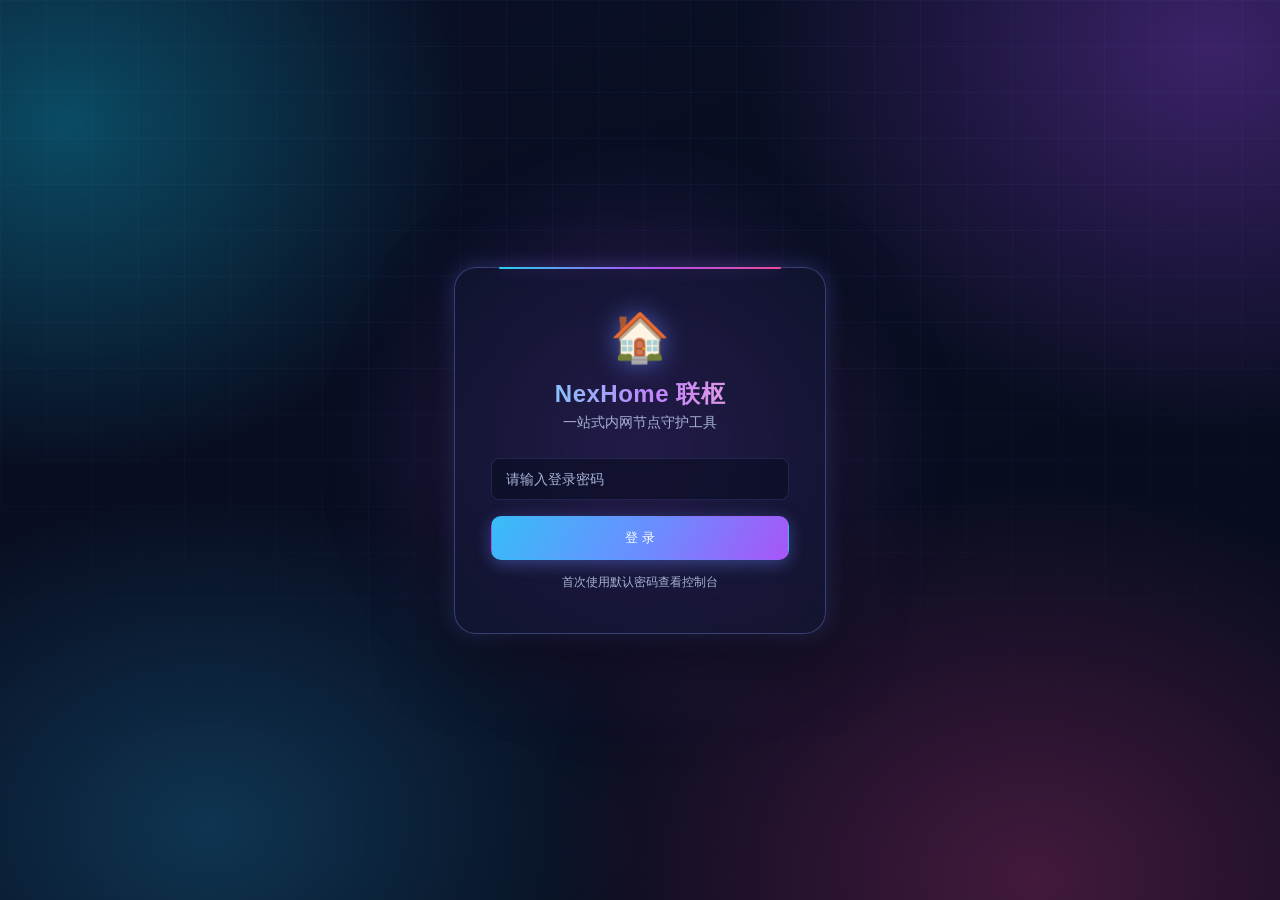
==== commit 2bad7b41: "新增反向代理功能" ====
--- a/src/main/resources/web/index.html
+++ b/src/main/resources/web/index.html
@@ -35,6 +35,7 @@
             <a class="nav-item" data-page="notify">🔔 通知中心</a>
             <a class="nav-item" data-page="wol">⚡ WOL 唤醒</a>
             <a class="nav-item" data-page="cert">🔐 SSL 证书</a>
+            <a class="nav-item" data-page="proxy">🔀 代理中心</a>
             <a class="nav-item" data-page="docker">🐳 Docker 容器</a>
             <a class="nav-item" data-page="logs">📋 操作日志</a>
             <a class="nav-item" data-page="settings">⚙️ 系统设置</a>
@@ -89,6 +90,7 @@
 <script src="js/notify.js"></script>
 <script src="js/wol.js"></script>
 <script src="js/cert.js"></script>
+<script src="js/proxy.js"></script>
 <script src="js/docker.js"></script>
 <script src="js/logs.js"></script>
 <script src="js/settings.js"></script>
--- a/src/main/resources/web/style.css
+++ b/src/main/resources/web/style.css
@@ -6,13 +6,15 @@
     /* 底色与层次 */
     --bg: #070b18;
     --bg-2: #0b1024;
-    --panel: rgba(20, 27, 51, .55);
+    --panel: rgba(20, 27, 51, .62);
     --panel-solid: #131a33;
     --panel-glass: rgba(255, 255, 255, .045);
     --border: rgba(126, 148, 255, .16);
     --border-strong: rgba(126, 148, 255, .34);
     --text: #e7ecff;
-    --muted: #93a0c9;
+    /* 次要文字：深色玻璃面板 + 流动极光背景下需保证小字可读，
+       过暗的灰蓝(#93a0c9)在表单标签/表格副信息/弹窗正文里临界看不清，提亮以稳过 WCAG AA */
+    --muted: #a7b3d6;
 
     /* 霓虹色板 */
     --cyan: #22d3ee;
@@ -394,7 +396,7 @@
 .btn.ghost:hover { color: var(--red); box-shadow: none; }
 .btn.small { padding: 4px 11px; font-size: 12px; border-radius: 8px; }
 .btn.block { width: 100%; justify-content: center; padding: 12px; }
-.btn:disabled { opacity: .45; cursor: not-allowed; transform: none !important; box-shadow: none !important; }
+.btn:disabled { opacity: .6; cursor: not-allowed; transform: none !important; box-shadow: none !important; }
 
 /* ---------- 分段切换控件（如首页内/外网地址模式） ---------- */
 .seg {
@@ -464,12 +466,35 @@
     box-shadow: inset 0 0 20px rgba(56, 189, 248, .06);
 }
 
+/* 全局链接：深色主题下浏览器默认色（-webkit-link 偏暗的蓝）在提示条等浅字背景上对比度不足，
+   统一为霓虹青并带 hover 发光；visited 一并覆盖，避免访问后被浏览器染成暗紫 */
+a, .tip a {
+    color: #7dd3fc;
+    text-decoration-color: rgba(125, 211, 252, .45);
+    text-underline-offset: 2px;
+}
+a:visited, .tip a:visited { color: #7dd3fc; }
+a:hover, .tip a:hover {
+    color: #67e8f9;
+    text-decoration: underline;
+    text-shadow: var(--glow-cyan);
+}
+
 /* ---------- 表格 ---------- */
 /* 固定布局：列宽以表头声明的 width 为准，剩余空间分给未声明宽度的列 */
 table { width: 100%; border-collapse: collapse; table-layout: fixed; }
 
 /* 固定布局下列宽不随内容扩展，单元格内超长徽标（如可用性自测结果）需允许换行 */
 td .badge { white-space: normal; word-break: break-all; }
+
+/* 宽表格横向滚动：列内容总宽超过容器时不挤压列宽，改为出现横向滑动条（配合表格的 min-width） */
+.table-scroll { overflow-x: auto; }
+.table-scroll > table { margin-bottom: 0; }
+
+/* 操作列：图标按钮成组，紧凑且悬停有语义提示（title） */
+.ops { display: flex; gap: 6px; align-items: center; }
+.btn.icon { width: 30px; height: 32px; padding: 0; align-items: center; justify-content: center; font-size: 14px; line-height: 1; }
+.btn.icon.invisible { visibility: hidden; pointer-events: none; }
 
 th, td {
     text-align: left;
@@ -588,7 +613,7 @@
     font-family: inherit;
     transition: all .2s;
 }
-.field input::placeholder, .field textarea::placeholder { color: rgba(147, 160, 201, .6); }
+.field input::placeholder, .field textarea::placeholder { color: rgba(167, 179, 214, .7); }
 .field select option { background: var(--panel-solid); color: var(--text); }
 
 .field input:focus, .field select:focus, .field textarea:focus {
@@ -606,6 +631,33 @@
 }
 
 .form-foot { margin-top: 18px; text-align: right; display: flex; gap: 10px; justify-content: flex-end; }
+
+/* STUN 穿透任务表单：集成配置分区（ESA / Webhook / 通知）卡片化，与顶部基础字段区分，长表单更易扫读 */
+.field.form-section {
+    border: 1px solid var(--border);
+    border-radius: 12px;
+    padding: 14px 16px 16px;
+    background: rgba(9, 14, 32, .22);
+}
+.field.form-section > label {
+    display: flex; align-items: center; gap: 8px;
+    font-size: 13px; font-weight: 700; color: #eef2ff; margin-bottom: 0;
+}
+.field.form-section .sec-opt {
+    font-size: 11px; font-weight: 500; color: var(--cyan);
+    background: rgba(34, 211, 238, .12); border: 1px solid rgba(34, 211, 238, .28);
+    padding: 1px 7px; border-radius: 999px;
+}
+.field.form-section .sec-desc { font-size: 12px; color: var(--muted); line-height: 1.6; margin: 6px 0 12px; }
+
+/* Webhook 占位符参考：默认折叠，避免 17 行文档表格撑长表单 */
+.ph-ref { margin-top: 10px; border: 1px solid var(--border); border-radius: 8px; background: var(--code-bg); }
+.ph-ref > summary { cursor: pointer; padding: 9px 12px; font-size: 12px; color: var(--text); list-style: none; display: flex; align-items: center; gap: 7px; user-select: none; }
+.ph-ref > summary::-webkit-details-marker { display: none; }
+.ph-ref > summary::before { content: "▸"; color: var(--muted); font-size: 11px; }
+.ph-ref[open] > summary::before { content: "▾"; }
+.ph-ref > summary b { color: var(--cyan); font-weight: 600; }
+.ph-ref-body { padding: 2px 12px 12px; }
 
 /* ---------- 模态框 ---------- */
 .modal-mask {
@@ -1177,3 +1229,19 @@
     }
     body::before { animation: none; }
 }
+
+/* ============ 反向代理中心模块 ============ */
+.panel-title { font-weight: 600; margin-bottom: 12px; color: var(--text); }
+.form-inline { display: flex; flex-wrap: wrap; align-items: center; gap: 12px 16px; }
+.form-inline .field-inline { display: inline-flex; align-items: center; gap: 6px; font-size: 12px; color: var(--muted); }
+.form-inline input[type=number] { width: 96px; }
+
+/* 站点编辑模态框的页签 */
+.px-tabs { display: flex; gap: 4px; border-bottom: 1px solid var(--border); margin-bottom: 14px; }
+.px-tab { background: none; border: none; color: var(--muted); padding: 8px 14px; cursor: pointer; font-size: 13px; border-bottom: 2px solid transparent; }
+.px-tab:hover { color: var(--text); }
+.px-tab.active { color: var(--text); border-bottom-color: var(--grad-primary); }
+.px-pane { display: grid; grid-template-columns: 1fr 1fr; gap: 14px 16px; }
+.px-pane.hidden { display: none; }
+.px-pane .full { grid-column: 1 / -1; }
+.px-pane .adv-cache-title { grid-column: 1 / -1; margin-top: 8px; padding-top: 10px; border-top: 1px dashed var(--border); }
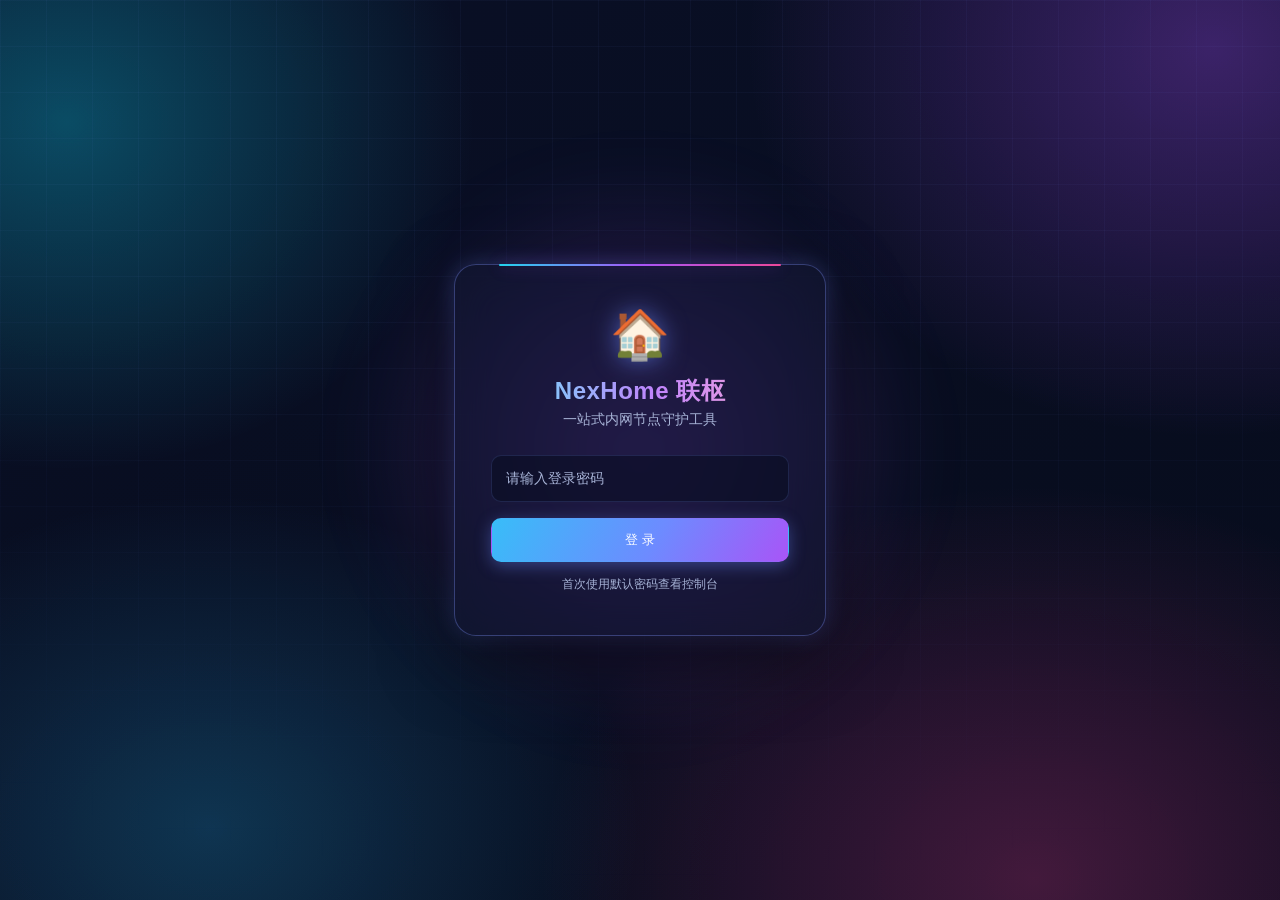
==== commit 95b0f464: "增加内存分析采集" ====
--- a/src/main/resources/web/index.html
+++ b/src/main/resources/web/index.html
@@ -38,6 +38,7 @@
             <a class="nav-item" data-page="proxy">🔀 代理中心</a>
             <a class="nav-item" data-page="docker">🐳 Docker 容器</a>
             <a class="nav-item" data-page="logs">📋 操作日志</a>
+            <a class="nav-item" data-page="diag">🩺 内存诊断</a>
             <a class="nav-item" data-page="settings">⚙️ 系统设置</a>
         </nav>
         <div class="sidebar-foot">
@@ -93,6 +94,7 @@
 <script src="js/proxy.js"></script>
 <script src="js/docker.js"></script>
 <script src="js/logs.js"></script>
+<script src="js/diag.js"></script>
 <script src="js/settings.js"></script>
 <script src="app.js"></script>
 </body>
--- a/src/main/resources/web/style.css
+++ b/src/main/resources/web/style.css
@@ -3,6 +3,9 @@
    设计语言：深空底色 + 流动极光背景 + 磨砂玻璃面板 + 霓虹渐变高光 + 丰富微动效。
    动画优先使用 transform/opacity/filter（GPU 友好），并在 reduced-motion 下降级。 */
 :root {
+    /* 深色渲染原生控件（下拉箭头、数字步进器、复选框等），与主题底色一致 */
+    color-scheme: dark;
+
     /* 底色与层次 */
     --bg: #070b18;
     --bg-2: #0b1024;
@@ -572,18 +575,40 @@
 .switch input:checked + .slider:before { transform: translateX(18px); background: #fff; box-shadow: 0 0 8px rgba(255, 255, 255, .8); }
 
 /* ---------- 表单 ---------- */
-/* 全局表单控件兜底：覆盖未包在 .field 内的裸输入框（如 STUN webhook 行、Docker 过滤框），
-   避免深色主题下露出浏览器默认白底。更具体的 .field/.login-card 规则会覆盖本条。 */
-input:not([type="checkbox"]):not([type="radio"]):not([type="file"]):not([type="range"]),
-select, textarea {
+/* 全局表单控件统一规范：所有输入框/下拉/文本域（无论是否包在 .field 内）共用同一套
+   尺寸、圆角、占位符与聚焦反馈；裸输入框（代理端口、STUN Webhook 行、日志筛选等）
+   不再露出浏览器默认样式。整体包在 :where() 中保持零优先级，仅作兜底默认值，
+   更具体的 .field/.login-card/.form-inline 规则可自由覆盖宽度与内边距等。 */
+:where(input:not([type="checkbox"]):not([type="radio"]):not([type="file"]):not([type="range"]), select, textarea) {
+    padding: 8px 12px;
+    border: 1px solid var(--border);
+    border-radius: 10px;
+    font-size: 13px;
+    font-family: inherit;
+    line-height: 1.45;
     background: rgba(9, 14, 32, .55);
     color: var(--text);
-    border: 1px solid var(--border);
-    border-radius: 8px;
-    font-family: inherit;
-}
-input:focus, select:focus, textarea:focus { outline: none; }
+    transition: border-color .2s, box-shadow .2s, background .2s;
+}
+:where(select) { cursor: pointer; }
+:where(input:not([type="checkbox"]):not([type="radio"]):not([type="file"]):not([type="range"]), select, textarea)::placeholder { color: rgba(167, 179, 214, .7); }
+:where(input:not([type="checkbox"]):not([type="radio"]):not([type="file"]):not([type="range"]), select, textarea):hover { border-color: var(--border-strong); }
+:where(input:not([type="checkbox"]):not([type="radio"]):not([type="file"]):not([type="range"]), select, textarea):focus {
+    outline: none;
+    border-color: var(--cyan);
+    box-shadow: 0 0 0 3px rgba(34, 211, 238, .16), var(--glow-cyan);
+    background: rgba(9, 14, 32, .72);
+}
+/* 只读/禁用查看态（如访问与安全设置未进入编辑时） */
+:where(input:not([type="checkbox"]):not([type="radio"]):not([type="file"]):not([type="range"]), select, textarea):disabled {
+    background: rgba(255, 255, 255, .04);
+    color: var(--muted);
+    cursor: not-allowed;
+}
 select option { background: var(--panel-solid); color: var(--text); }
+
+/* 原生复选框/单选按钮：跟随主题色渲染，避免深色界面里突兀的浏览器默认蓝 */
+input[type="checkbox"], input[type="radio"] { accent-color: var(--primary); cursor: pointer; }
 
 /* 行内代码：霓虹青胶囊 */
 code {
@@ -602,32 +627,10 @@
 .field label { display: block; font-size: 12px; color: var(--muted); margin-bottom: 6px; }
 .field label b { color: var(--pink); }
 
+/* .field 内控件只需覆盖布局项（宽度/内边距），外观统一由上方全局规范提供 */
 .field input, .field select, .field textarea {
     width: 100%;
-    padding: 9px 11px;
-    border: 1px solid var(--border);
-    border-radius: 10px;
-    font-size: 13px;
-    background: rgba(9, 14, 32, .55);
-    color: var(--text);
-    font-family: inherit;
-    transition: all .2s;
-}
-.field input::placeholder, .field textarea::placeholder { color: rgba(167, 179, 214, .7); }
-.field select option { background: var(--panel-solid); color: var(--text); }
-
-.field input:focus, .field select:focus, .field textarea:focus {
-    outline: none;
-    border-color: var(--cyan);
-    box-shadow: 0 0 0 3px rgba(34, 211, 238, .16), var(--glow-cyan);
-    background: rgba(9, 14, 32, .72);
-}
-
-/* 只读查看态（如访问与安全设置未进入编辑时） */
-.field input:disabled, .field select:disabled, .field textarea:disabled {
-    background: rgba(255, 255, 255, .04);
-    color: var(--muted);
-    cursor: not-allowed;
+    padding: 8px 12px;
 }
 
 .form-foot { margin-top: 18px; text-align: right; display: flex; gap: 10px; justify-content: flex-end; }
@@ -658,6 +661,29 @@
 .ph-ref[open] > summary::before { content: "▾"; }
 .ph-ref > summary b { color: var(--cyan); font-weight: 600; }
 .ph-ref-body { padding: 2px 12px 12px; }
+
+/* ---------- STUN Webhook 编辑行：方法+地址一行，请求头/体/参数与调用状态纵向堆叠 ----------
+   结构与尺寸统一收敛到类名，替代原先散落在 JS 里的内联样式 */
+.wh-row {
+    display: flex;
+    gap: 8px;
+    align-items: flex-start;
+    flex-wrap: wrap;
+    padding: 12px;
+    margin-bottom: 12px;
+    border: 1px solid var(--border);
+    border-radius: 12px;
+    background: var(--code-bg);
+}
+.wh-row-head { display: flex; gap: 8px; align-items: center; flex-basis: 100%; }
+.wh-method { width: 92px; flex-shrink: 0; }
+.wh-url { flex: 1; min-width: 220px; }
+.wh-fields { flex: 1; display: flex; flex-direction: column; gap: 6px; min-width: 0; width: 100%; }
+.wh-fields label { display: block; margin-bottom: 3px; }
+.wh-row textarea { width: 100%; font-size: 12px; }
+.wh-headers, .wh-params { min-height: 36px; }
+.wh-body { min-height: 100px; font-family: Consolas, "Courier New", monospace; }
+.wh-status { flex-basis: 100%; }
 
 /* ---------- 模态框 ---------- */
 .modal-mask {
@@ -1055,6 +1081,23 @@
 .log-cell-time { white-space: nowrap; color: var(--muted); font-size: 12px; }
 .log-cell-msg { word-break: break-all; }
 
+/* ---------- 内存诊断 ---------- */
+.diag-track {
+    height: 8px;
+    border-radius: 4px;
+    background: rgba(255, 255, 255, .08);
+    overflow: hidden;
+    min-width: 120px;
+}
+.diag-track i { display: block; height: 100%; border-radius: 4px; transition: width .4s ease; }
+.diag-val { white-space: nowrap; font-variant-numeric: tabular-nums; color: #eef2ff; }
+.diag-svg { width: 100%; height: 220px; display: block; background: rgba(9, 14, 32, .5); border: 1px solid var(--border); border-radius: 10px; }
+.diag-legend { display: flex; flex-wrap: wrap; gap: 16px; align-items: center; margin-bottom: 8px; font-size: 12px; color: var(--text); }
+.diag-legend .dot { display: inline-block; width: 10px; height: 10px; border-radius: 50%; margin-right: 5px; vertical-align: middle; }
+.diag-dbars { display: flex; align-items: flex-end; gap: 1px; height: 60px; margin-bottom: 6px; padding: 4px 0; border-bottom: 1px solid var(--border); }
+.diag-dbar { flex: 1; min-width: 2px; background: var(--grad-primary); border-radius: 2px 2px 0 0; opacity: .85; }
+.diag-analysis table { margin-bottom: 4px; }
+
 .pager { display: flex; gap: 8px; align-items: center; margin-top: 12px; justify-content: flex-end; }
 
 /* ---------- Docker 模块 ---------- */
@@ -1178,6 +1221,76 @@
 .dash-stat.warn::before { background: linear-gradient(180deg, #fbbf24, #f97316); box-shadow: 0 0 12px rgba(251, 191, 36, .6); }
 .dash-stat.err::before { background: linear-gradient(180deg, #fb7185, #ef4444); box-shadow: 0 0 12px rgba(251, 113, 133, .6); }
 .dash-panel-title { font-size: 14px; margin-bottom: 12px; }
+
+/* ---------- 总览：代理访问统计 ---------- */
+/* 三栏并排：每日折线图 / 网站 TOP10 / 地区 TOP10；窄屏自动堆叠 */
+.dash-visit-grid {
+    display: grid;
+    grid-template-columns: 1fr 1fr 1fr;
+    gap: 18px;
+}
+.dash-visit-sub { font-size: 12px; font-weight: 600; color: #a9b6e0; margin-bottom: 10px; }
+
+/* 每日折线图：列内纵向 flex，图表区 flex:1 填满栅格行高（行高由 TOP10 列表决定） */
+.dash-visit-col { display: flex; flex-direction: column; min-width: 0; }
+.dash-visit-chart { position: relative; flex: 1; min-height: 170px; }
+
+/* TOP10 横向条形列表：排名 + 名称 + 比例条 + 次数 */
+.dash-top-item { display: flex; align-items: center; gap: 8px; margin-bottom: 7px; font-size: 12px; }
+.dash-top-rank {
+    width: 18px; height: 18px; flex-shrink: 0; border-radius: 5px;
+    background: rgba(109, 139, 255, .12);
+    color: #a5b4fc; font-size: 11px; font-weight: 700;
+    display: inline-flex; align-items: center; justify-content: center;
+}
+.dash-top-item:nth-child(1) .dash-top-rank { background: rgba(52, 211, 153, .18); color: #6ee7b7; }
+.dash-top-name { flex-shrink: 0; max-width: 45%; overflow: hidden; text-overflow: ellipsis; white-space: nowrap; color: var(--text); }
+.dash-top-bar { flex: 1; height: 6px; border-radius: 3px; background: rgba(255, 255, 255, .06); overflow: hidden; }
+.dash-top-bar i { display: block; height: 100%; border-radius: 3px; background: var(--grad-primary); box-shadow: 0 0 6px rgba(52, 211, 153, .5); }
+.dash-top-hits { flex-shrink: 0; color: var(--muted); font-variant-numeric: tabular-nums; }
+
+/* ---------- 总览：网络测速 ---------- */
+.dash-speed-grid {
+    display: grid;
+    grid-template-columns: repeat(auto-fit, minmax(150px, 1fr));
+    gap: 12px;
+    margin-bottom: 12px;
+}
+.dash-speed-tile {
+    background: rgba(109, 139, 255, .06);
+    border: 1px solid var(--border);
+    border-radius: 12px;
+    padding: 14px 16px;
+    text-align: center;
+}
+.dash-speed-tile .v { font-size: 19px; font-weight: 700; color: #eef2ff; font-variant-numeric: tabular-nums; }
+.dash-speed-tile .l { font-size: 12px; color: var(--muted); margin-top: 5px; }
+/* 数值下方的附属小字（最低~最高区间、抖动样本数）：预留一行高度，避免测速中途内容出现时卡片跳动 */
+.dash-speed-tile .s { font-size: 11px; color: var(--muted); margin-top: 4px; min-height: 14px; opacity: .85; font-variant-numeric: tabular-nums; }
+.dash-speed-actions { display: flex; align-items: center; gap: 14px; flex-wrap: wrap; }
+.dash-speed-note { font-size: 12px; color: var(--muted); }
+
+/* 测速整体进度：阶段步骤胶囊 + 总进度条 + 说明文案，仅测速期间显示（隐藏由模板按 running 加 .hidden） */
+.dash-speed-prog { display: flex; align-items: center; gap: 12px; flex-wrap: wrap; margin-bottom: 12px; }
+.st-prog-steps { display: inline-flex; gap: 6px; flex-shrink: 0; }
+.st-prog-step {
+    font-size: 12px;
+    color: var(--muted);
+    background: rgba(109, 139, 255, .08);
+    border: 1px solid var(--border);
+    border-radius: 999px;
+    padding: 2px 10px;
+    white-space: nowrap;
+}
+.st-prog-step.cur { color: #eef2ff; border-color: var(--cyan); box-shadow: var(--glow-cyan); }
+.st-prog-step.done { color: #6ee7b7; border-color: rgba(52, 211, 153, .4); }
+.st-prog-bar { flex: 1; min-width: 140px; height: 6px; border-radius: 3px; background: rgba(255, 255, 255, .06); overflow: hidden; }
+.st-prog-bar i { display: block; height: 100%; border-radius: 3px; background: var(--grad-primary); box-shadow: 0 0 6px rgba(109, 139, 255, .5); transition: width .4s ease; }
+.st-prog-txt { font-size: 12px; color: var(--muted); font-variant-numeric: tabular-nums; white-space: nowrap; }
+
+@media (max-width: 1200px) {
+    .dash-visit-grid { grid-template-columns: 1fr; }
+}
 
 /* ---------- STUN 流量折线图 ---------- */
 /* 纵向三行堆叠：每张图独占整行，折线横向展开更舒展 */
@@ -1232,9 +1345,46 @@
 
 /* ============ 反向代理中心模块 ============ */
 .panel-title { font-weight: 600; margin-bottom: 12px; color: var(--text); }
-.form-inline { display: flex; flex-wrap: wrap; align-items: center; gap: 12px 16px; }
-.form-inline .field-inline { display: inline-flex; align-items: center; gap: 6px; font-size: 12px; color: var(--muted); }
-.form-inline input[type=number] { width: 96px; }
+
+/* 行内表单（如代理中心服务设置）：开关组 + 内嵌标签输入胶囊 + 按钮混排一行 */
+.form-inline { display: flex; flex-wrap: wrap; align-items: center; gap: 12px 18px; }
+
+/* 开关 + 说明文字组合，与相邻控件垂直居中对齐 */
+.form-inline .inline-switch { display: inline-flex; align-items: center; gap: 8px; }
+
+/* 内嵌标签输入胶囊：说明文字与输入框同处一个圆角容器，适合端口等短数字输入 */
+.form-inline .field-inline {
+    display: inline-flex;
+    align-items: center;
+    gap: 2px;
+    font-size: 13px;
+    color: var(--muted);
+    background: rgba(9, 14, 32, .4);
+    border: 1px solid var(--border);
+    border-radius: 10px;
+    padding: 4px 6px 4px 12px;
+    transition: border-color .2s, box-shadow .2s;
+}
+.form-inline .field-inline:focus-within {
+    border-color: var(--cyan);
+    box-shadow: 0 0 0 3px rgba(34, 211, 238, .16), var(--glow-cyan);
+}
+/* 胶囊内输入框：去掉自身边框融入容器，聚焦时仅提亮底色 */
+.form-inline .field-inline input {
+    width: 88px;
+    padding: 5px 8px;
+    border: none;
+    border-radius: 7px;
+    background: transparent;
+    text-align: center;
+    font-weight: 600;
+    font-variant-numeric: tabular-nums;
+}
+.form-inline .field-inline input:focus { box-shadow: none; background: rgba(9, 14, 32, .55); }
+/* 胶囊内隐藏数字步进按钮，居中数字更干净；步进可用键盘上下键 */
+.form-inline .field-inline input::-webkit-outer-spin-button,
+.form-inline .field-inline input::-webkit-inner-spin-button { -webkit-appearance: none; margin: 0; }
+.form-inline .field-inline input[type=number] { -moz-appearance: textfield; appearance: textfield; }
 
 /* 站点编辑模态框的页签 */
 .px-tabs { display: flex; gap: 4px; border-bottom: 1px solid var(--border); margin-bottom: 14px; }
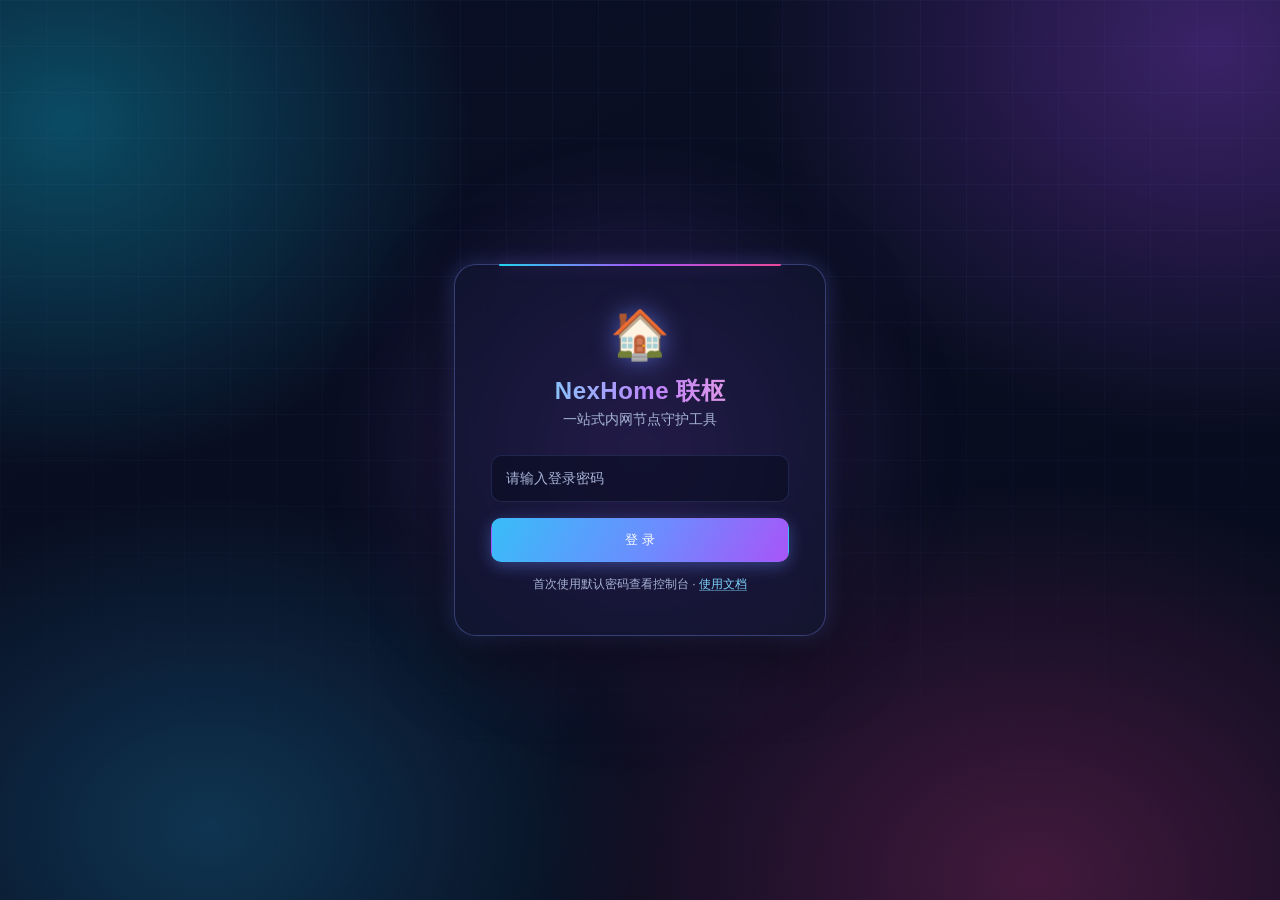
==== commit 7b99d68b: "增加使用手册" ====
--- a/src/main/resources/web/index.html
+++ b/src/main/resources/web/index.html
@@ -18,7 +18,7 @@
             <input type="password" id="loginPwd" placeholder="请输入登录密码" autocomplete="current-password" required>
             <button type="submit" class="btn primary block">登 录</button>
         </form>
-        <p class="muted small">首次使用默认密码查看控制台</p>
+        <p class="muted small">首次使用默认密码查看控制台 · <a href="docs.html" target="_blank" rel="noopener">使用文档</a></p>
     </div>
 </div>
 
@@ -51,6 +51,8 @@
             <!-- 顶栏系统资源监控（CPU / 内存 / 虚拟内存），由 app.js 每 5 秒刷新 -->
             <div id="sysMetrics" class="sys-metrics"></div>
             <div class="topbar-actions">
+                <!-- 使用文档随系统打包部署（web/docs.html），相对路径以兼容安全入口前缀模式 -->
+                <a class="btn small" id="btnDocs" href="docs.html" target="_blank" rel="noopener">📖 使用文档</a>
                 <button class="btn ghost small" id="btnLogout">退出登录</button>
             </div>
         </header>
--- a/src/main/resources/web/style.css
+++ b/src/main/resources/web/style.css
@@ -398,6 +398,9 @@
 .btn.ghost { background: transparent; border-color: transparent; color: var(--muted); }
 .btn.ghost:hover { color: var(--red); box-shadow: none; }
 .btn.small { padding: 4px 11px; font-size: 12px; border-radius: 8px; }
+/* 链接式按钮（如顶栏「使用文档」）：抑制全局 a / a:hover 的下划线，保持与 button 按钮同形 */
+a.btn, a.btn:visited { text-decoration: none; }
+a.btn:hover { text-decoration: none; text-shadow: none; }
 .btn.block { width: 100%; justify-content: center; padding: 12px; }
 .btn:disabled { opacity: .6; cursor: not-allowed; transform: none !important; box-shadow: none !important; }
 
@@ -661,6 +664,82 @@
 .ph-ref[open] > summary::before { content: "▾"; }
 .ph-ref > summary b { color: var(--cyan); font-weight: 600; }
 .ph-ref-body { padding: 2px 12px 12px; }
+
+/* ---------- STUN 任务表单：勾选列表（ESA 解析记录 / 回源规则 / 通知渠道共用） ----------
+   原样式是 JS 里的内联字符串，既做不了悬停与选中反馈，又被上方 `.field input` 的
+   width:100%/padding 命中行内复选框 —— 勾选框被拉伸撑满整行、文字挤到最右侧。
+   这里收敛为类名并显式复位复选框尺寸，每行按「勾选框 + 名称与说明 + 右侧状态」三段排布。 */
+.pick-head { display: flex; align-items: center; gap: 10px; flex-wrap: wrap; }
+.pick-hint { font-size: 12px; color: var(--muted); }
+
+.pick-list { display: flex; flex-direction: column; gap: 6px; margin-top: 8px; }
+
+/* 选择器多带一层 .pick-list：抬高到 (0,2,0) 以压过 `.field label` 的 display:block/次要灰/下边距 */
+.pick-list .pick-row {
+    display: flex;
+    align-items: center;
+    gap: 10px;
+    padding: 9px 12px;
+    border: 1px solid var(--border);
+    border-radius: 10px;
+    background: var(--code-bg);
+    font-size: 12.5px;
+    color: var(--text);   /* 覆盖 .field label 的次要灰：勾选行的名称是正文信息，不该整行发暗 */
+    margin: 0;            /* 覆盖 .field label 的下边距，行间距统一交给 .pick-list 的 gap */
+    cursor: pointer;
+    transition: border-color .18s, background .18s, box-shadow .18s;
+}
+.pick-list .pick-row:hover { border-color: var(--border-strong); background: rgba(109, 139, 255, .1); }
+
+/* 复选框必须显式复位：否则会继承 .field input 的 width:100% 与内边距，把整行布局顶乱 */
+.pick-list .pick-row > input[type="checkbox"] {
+    flex: 0 0 auto;
+    width: 15px;
+    height: 15px;
+    padding: 0;
+    margin: 0;
+}
+
+/* 已勾选项：霓虹青描边 + 左侧指示条，一眼看出这条会被写入 */
+.pick-list .pick-row:has(> input:checked) {
+    border-color: rgba(34, 211, 238, .45);
+    background: rgba(34, 211, 238, .08);
+    box-shadow: inset 2px 0 0 var(--cyan);
+}
+
+.pick-main { flex: 1; min-width: 0; display: flex; align-items: baseline; gap: 8px; flex-wrap: wrap; }
+.pick-name { font-weight: 600; color: #eef2ff; word-break: break-all; }
+.pick-desc { font-size: 11.5px; color: var(--muted); word-break: break-all; }
+.pick-side { flex: 0 0 auto; display: inline-flex; align-items: center; gap: 6px; }
+/* 通知渠道行右侧的类型徽标按行高收紧 */
+.pick-side .badge { font-size: 11px; padding: 2px 8px; }
+
+/* 行尾状态标：未与线上核对（中性）/ 线上未找到、渠道已停用已删除（警示） */
+.pick-tag {
+    font-size: 11px;
+    line-height: 1.6;
+    padding: 1px 8px;
+    border-radius: 999px;
+    border: 1px solid var(--border);
+    background: rgba(148, 163, 200, .1);
+    color: var(--muted);
+    white-space: nowrap;
+}
+.pick-tag.err {
+    border-color: rgba(251, 113, 133, .4);
+    background: rgba(251, 113, 133, .12);
+    color: #fda4af;
+}
+
+/* 空态 / 加载态：虚线占位框，尺寸贴近勾选行，拉取前后不跳版 */
+.pick-empty {
+    padding: 10px 12px;
+    border: 1px dashed var(--border);
+    border-radius: 10px;
+    background: rgba(255, 255, 255, .02);
+    font-size: 12px;
+    color: var(--muted);
+}
 
 /* ---------- STUN Webhook 编辑行：方法+地址一行，请求头/体/参数与调用状态纵向堆叠 ----------
    结构与尺寸统一收敛到类名，替代原先散落在 JS 里的内联样式 */
@@ -1092,6 +1171,21 @@
 .diag-track i { display: block; height: 100%; border-radius: 4px; transition: width .4s ease; }
 .diag-val { white-space: nowrap; font-variant-numeric: tabular-nums; color: #eef2ff; }
 .diag-svg { width: 100%; height: 220px; display: block; background: rgba(9, 14, 32, .5); border: 1px solid var(--border); border-radius: 10px; }
+/* 内存时间线图：左侧 Y 轴刻度 + 底部 X 轴时间 + 悬停十字准线/气泡（HTML 叠加，不受 SVG 拉伸影响） */
+.diag-chart { display: grid; grid-template-columns: auto 1fr; grid-template-rows: auto auto; column-gap: 8px; }
+.diag-yaxis { grid-column: 1; grid-row: 1; position: relative; width: 56px; height: 220px; font-size: 11px; color: var(--muted); font-variant-numeric: tabular-nums; }
+.diag-yaxis span { position: absolute; right: 0; transform: translateY(-50%); white-space: nowrap; }
+.diag-plot { grid-column: 2; grid-row: 1; position: relative; }
+.diag-xaxis { grid-column: 2; grid-row: 2; position: relative; height: 16px; margin-top: 6px; font-size: 11px; color: var(--muted); font-variant-numeric: tabular-nums; }
+.diag-xaxis span { position: absolute; transform: translateX(-50%); white-space: nowrap; }
+.diag-xaxis span.edge-l { transform: none; }
+.diag-xaxis span.edge-r { transform: translateX(-100%); }
+.diag-grid { stroke: rgba(255, 255, 255, .08); stroke-width: 1; vector-effect: non-scaling-stroke; }
+.diag-crosshair { position: absolute; top: 0; bottom: 0; width: 1px; background: rgba(255, 255, 255, .4); pointer-events: none; display: none; }
+.diag-tip { position: absolute; top: 8px; z-index: 6; pointer-events: none; transform: translateX(-50%); background: rgba(9, 14, 32, .96); border: 1px solid var(--border-strong); color: #eef2ff; font-size: 11px; line-height: 1.6; padding: 6px 10px; border-radius: 8px; white-space: nowrap; box-shadow: 0 6px 20px rgba(0, 0, 0, .5); }
+.diag-tip.flip { transform: translateX(-100%); }
+.diag-tip .t { color: var(--muted); margin-bottom: 3px; }
+.diag-tip .dot { display: inline-block; width: 8px; height: 8px; border-radius: 50%; margin-right: 5px; }
 .diag-legend { display: flex; flex-wrap: wrap; gap: 16px; align-items: center; margin-bottom: 8px; font-size: 12px; color: var(--text); }
 .diag-legend .dot { display: inline-block; width: 10px; height: 10px; border-radius: 50%; margin-right: 5px; vertical-align: middle; }
 .diag-dbars { display: flex; align-items: flex-end; gap: 1px; height: 60px; margin-bottom: 6px; padding: 4px 0; border-bottom: 1px solid var(--border); }
@@ -1244,10 +1338,14 @@
     display: inline-flex; align-items: center; justify-content: center;
 }
 .dash-top-item:nth-child(1) .dash-top-rank { background: rgba(52, 211, 153, .18); color: #6ee7b7; }
-.dash-top-name { flex-shrink: 0; max-width: 45%; overflow: hidden; text-overflow: ellipsis; white-space: nowrap; color: var(--text); }
+.dash-top-name { flex-shrink: 0; overflow: hidden; text-overflow: ellipsis; white-space: nowrap; color: var(--text); }
+/* 两列名称宽度分别配置：网站域名单较长给更宽上限，地区城市名短收窄上限（实际宽度由 JS 按本列最长名称自适应） */
+.dash-top-sites .dash-top-name { max-width: 60%; }
+.dash-top-regions .dash-top-name { max-width: 34%; }
 .dash-top-bar { flex: 1; height: 6px; border-radius: 3px; background: rgba(255, 255, 255, .06); overflow: hidden; }
 .dash-top-bar i { display: block; height: 100%; border-radius: 3px; background: var(--grad-primary); box-shadow: 0 0 6px rgba(52, 211, 153, .5); }
-.dash-top-hits { flex-shrink: 0; color: var(--muted); font-variant-numeric: tabular-nums; }
+/* 次数列定宽 + 右对齐：预留 7 位数（最大 9,999,999）宽度，长短不一时右边缘仍对齐成一条线 */
+.dash-top-hits { flex-shrink: 0; width: 68px; text-align: right; color: var(--muted); font-variant-numeric: tabular-nums; }
 
 /* ---------- 总览：网络测速 ---------- */
 .dash-speed-grid {
